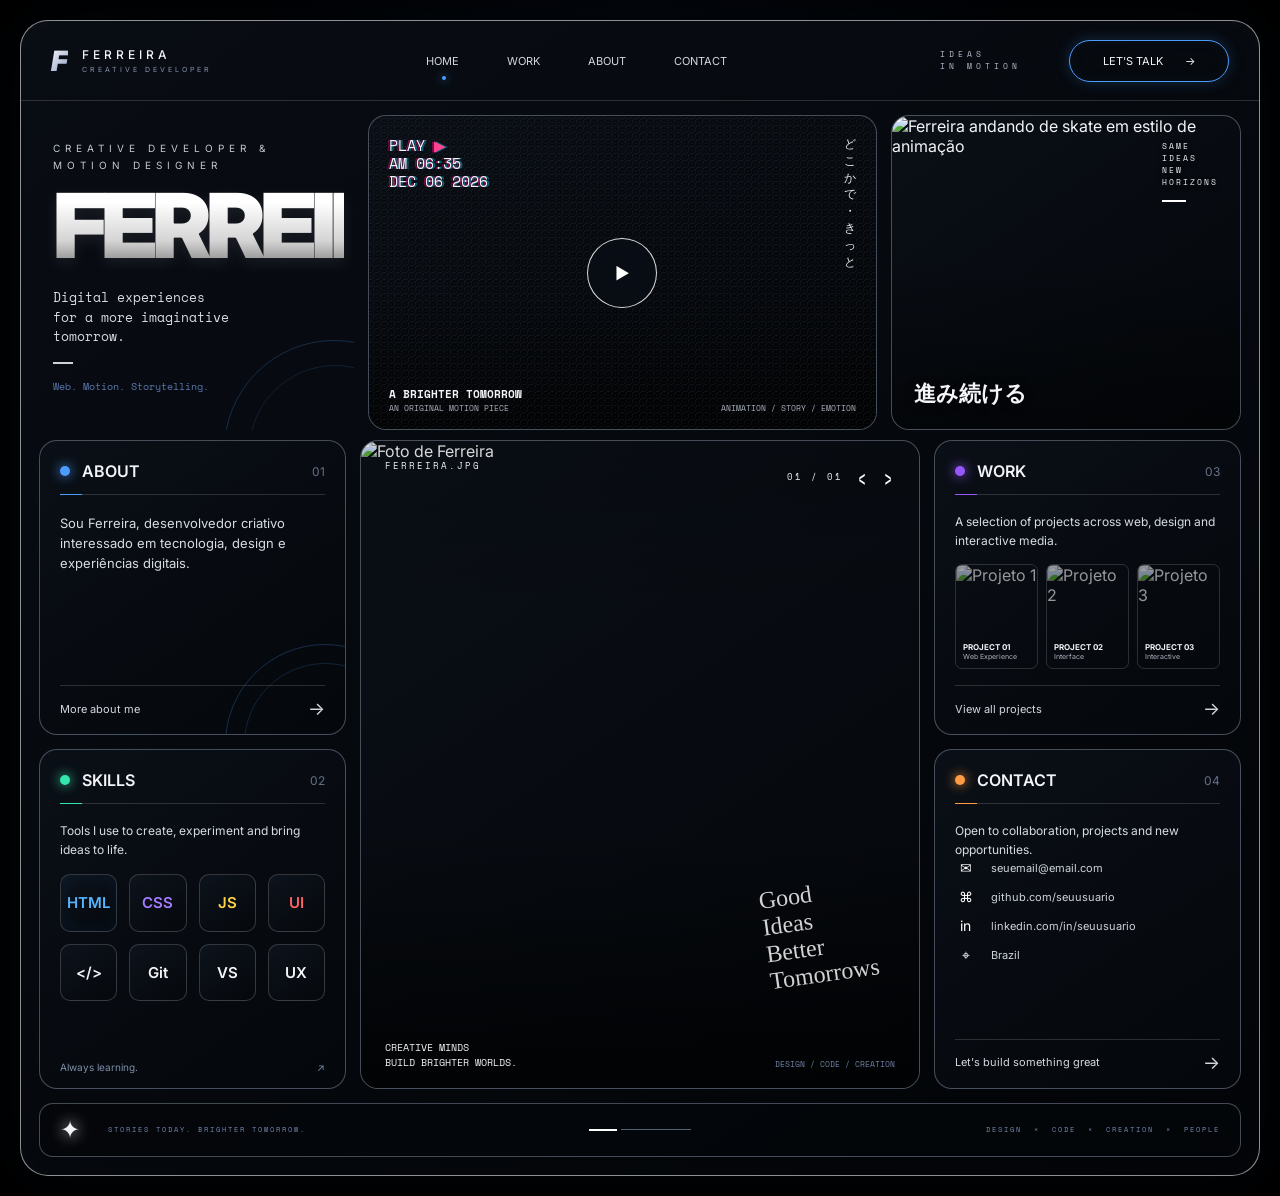
==== Port/index.html @ 9cc6a22b "ola" ====
<!DOCTYPE html>
<html lang="pt-BR">

<head>
  <meta charset="UTF-8">
  <meta name="viewport" content="width=device-width, initial-scale=1.0">
  <meta name="description" content="Portfólio Ferreira">
  <title>Ferreira — Portfólio</title>

  <link rel="preconnect" href="https://fonts.googleapis.com">
  <link rel="preconnect" href="https://fonts.gstatic.com" crossorigin>

  <link
    href="https://fonts.googleapis.com/css2?family=Inter:wght@400;500;600;700;800;900&family=Space+Mono:wght@400;700&display=swap"
    rel="stylesheet">

  <link rel="stylesheet" href="style.css">
</head>

<body>

  <main class="portfolio">

    <header class="header">

      <a href="#" class="brand">
        <div class="brand-symbol">F</div>

        <div class="brand-text">
          <strong>FERREIRA</strong>
          <span>CREATIVE DEVELOPER</span>
        </div>
      </a>

      <nav class="nav">
        <a href="#home" class="active">HOME</a>
        <a href="#work">WORK</a>
        <a href="#about">ABOUT</a>
        <a href="#contact">CONTACT</a>
      </nav>

      <div class="header-side">
        <span class="ideas">
          IDEAS<br>
          IN MOTION
        </span>

        <a href="#contact" class="talk">
          LET'S TALK
          <span>→</span>
        </a>
      </div>

    </header>


    <section class="hero" id="home">

      <div class="hero-title">

        <p class="eyebrow">
          CREATIVE DEVELOPER &<br>
          MOTION DESIGNER
        </p>

        <h1>FERREIRA</h1>

        <p class="hero-description">
          Digital experiences<br>
          for a more imaginative<br>
          tomorrow.
        </p>

        <div class="hero-line"></div>

        <p class="hero-tags">
          Web. Motion. Storytelling.
        </p>

        <div class="hero-circles"></div>

      </div>


      <div class="video-card">

        <video
          id="animeVideo"
          muted
          loop
          playsinline
          preload="metadata"
          poster="assets/video-poster.jpg">

          <source src="assets/video.mp4" type="video/mp4">

        </video>

        <div class="video-dark"></div>

        <div class="vhs-noise"></div>

        <div class="scanlines"></div>

        <div class="glitch-line glitch-line-1"></div>
        <div class="glitch-line glitch-line-2"></div>

        <div class="vhs-top">

          <div class="vhs-info">
            <span class="play-status">
              PLAY <span>▶</span>
            </span>

            <span id="vhsTime">PM 05:47</span>
            <span id="vhsDate">APR 12 1997</span>
          </div>

          <div class="japanese">
            ど<br>
            こ<br>
            か<br>
            で<br>
            ・<br>
            き<br>
            っ<br>
            と
          </div>

        </div>

        <button class="video-play" id="videoPlay" aria-label="Reproduzir vídeo">
          ▶
        </button>

        <div class="video-bottom">

          <div>
            <strong>A BRIGHTER TOMORROW</strong>
            <span>AN ORIGINAL MOTION PIECE</span>
          </div>

          <p>
            ANIMATION / STORY / EMOTION
          </p>

        </div>

      </div>


      <div class="skate-card">

        <img
          src="assets/skate-ghibli.jpg"
          alt="Ferreira andando de skate em estilo de animação">

        <div class="skate-gradient"></div>

        <div class="skate-text">
          <span>SAME</span>
          <span>IDEAS</span>
          <span>NEW</span>
          <span>HORIZONS</span>
          <div></div>
        </div>

        <p class="skate-japanese">
          進み続ける
        </p>

      </div>

    </section>


    <section class="content-grid">

      <div class="left-column">

        <article class="card about-card" id="about">

          <div class="card-heading blue">

            <div>
              <span class="dot"></span>
              <h2>ABOUT</h2>
            </div>

            <span class="number">01</span>

          </div>

          <div class="separator"></div>

          <p class="card-text">
            Sou Ferreira, desenvolvedor criativo interessado
            em tecnologia, design e experiências digitais.
          </p>

          <div class="decorative-circles"></div>

          <a href="#" class="card-link">
            More about me
            <span>→</span>
          </a>

        </article>


        <article class="card skills-card">

          <div class="card-heading green">

            <div>
              <span class="dot"></span>
              <h2>SKILLS</h2>
            </div>

            <span class="number">02</span>

          </div>

          <div class="separator"></div>

          <p class="card-text small">
            Tools I use to create, experiment
            and bring ideas to life.
          </p>

          <div class="skills-grid">

            <div class="skill blue-skill">HTML</div>
            <div class="skill purple-skill">CSS</div>
            <div class="skill yellow-skill">JS</div>
            <div class="skill figma-skill">UI</div>

            <div class="skill">&lt;/&gt;</div>
            <div class="skill">Git</div>
            <div class="skill">VS</div>
            <div class="skill">UX</div>

          </div>

          <div class="skills-bottom">
            <span>Always learning.</span>
            <span>↗</span>
          </div>

        </article>

      </div>


      <article class="portrait-card">

        <img
          src="assets/ferreira.jpg"
          alt="Foto de Ferreira">

        <div class="portrait-shadow"></div>

        <div class="portrait-top">

          <span>FERREIRA.JPG</span>

          <div>
            <span>01 / 01</span>
            <button aria-label="Imagem anterior">‹</button>
            <button aria-label="Próxima imagem">›</button>
          </div>

        </div>

        <div class="portrait-writing">
          Good<br>
          Ideas<br>
          Better<br>
          Tomorrows
        </div>

        <div class="portrait-bottom">

          <p>
            CREATIVE MINDS<br>
            BUILD BRIGHTER WORLDS.
          </p>

          <span>
            DESIGN / CODE / CREATION
          </span>

        </div>

      </article>


      <div class="right-column">

        <article class="card work-card" id="work">

          <div class="card-heading purple">

            <div>
              <span class="dot"></span>
              <h2>WORK</h2>
            </div>

            <span class="number">03</span>

          </div>

          <div class="separator"></div>

          <p class="card-text small">
            A selection of projects across
            web, design and interactive media.
          </p>

          <div class="projects">

            <a href="#" class="project">
              <img src="assets/projeto-1.jpg" alt="Projeto 1">

              <div>
                <strong>PROJECT 01</strong>
                <span>Web Experience</span>
              </div>
            </a>

            <a href="#" class="project">
              <img src="assets/projeto-2.jpg" alt="Projeto 2">

              <div>
                <strong>PROJECT 02</strong>
                <span>Interface</span>
              </div>
            </a>

            <a href="#" class="project">
              <img src="assets/projeto-3.jpg" alt="Projeto 3">

              <div>
                <strong>PROJECT 03</strong>
                <span>Interactive</span>
              </div>
            </a>

          </div>

          <a href="#" class="card-link">
            View all projects
            <span>→</span>
          </a>

        </article>


        <article class="card contact-card" id="contact">

          <div class="card-heading orange">

            <div>
              <span class="dot"></span>
              <h2>CONTACT</h2>
            </div>

            <span class="number">04</span>

          </div>

          <div class="separator"></div>

          <p class="card-text small">
            Open to collaboration,
            projects and new opportunities.
          </p>

          <div class="contacts">

            <a href="mailto:seuemail@email.com">
              <span class="contact-icon">✉</span>
              <span>seuemail@email.com</span>
            </a>

            <a href="https://github.com/" target="_blank">
              <span class="contact-icon">⌘</span>
              <span>github.com/seuusuario</span>
            </a>

            <a href="https://linkedin.com/" target="_blank">
              <span class="contact-icon">in</span>
              <span>linkedin.com/in/seuusuario</span>
            </a>

            <div>
              <span class="contact-icon">⌖</span>
              <span>Brazil</span>
            </div>

          </div>

          <a href="mailto:seuemail@email.com" class="card-link">
            Let's build something great
            <span>→</span>
          </a>

        </article>

      </div>

    </section>


    <footer class="footer">

      <div class="footer-left">

        <span class="star">✦</span>

        <p>
          STORIES TODAY. BRIGHTER TOMORROW.
        </p>

      </div>

      <div class="footer-center">
        <span></span>
        <span></span>
      </div>

      <div class="footer-right">
        DESIGN
        <span>×</span>
        CODE
        <span>×</span>
        CREATION
        <span>×</span>
        PEOPLE
      </div>

    </footer>

  </main>

  <script src="script.js"></script>

</body>

</html>
---- Port/style.css ----
:root {
  --background: #030507;
  --surface: #070a0f;
  --surface-2: #090d13;
  --border: rgba(187, 202, 225, 0.35);
  --border-light: rgba(255, 255, 255, 0.55);

  --text: #f2f4f7;
  --muted: #9299a7;

  --blue: #4b9cff;
  --green: #36e7ac;
  --purple: #9657ff;
  --orange: #ff9b42;
}

* {
  margin: 0;
  padding: 0;
  box-sizing: border-box;
}

html {
  scroll-behavior: smooth;
}

body {
  min-height: 100vh;
  background:
    radial-gradient(
      circle at 50% 0%,
      rgba(25, 40, 70, 0.12),
      transparent 35%
    ),
    #000;

  color: var(--text);
  font-family: "Inter", sans-serif;

  padding: 20px;
}

a {
  color: inherit;
  text-decoration: none;
}

button {
  font: inherit;
}

img,
video {
  display: block;
  width: 100%;
}

.portfolio {
  max-width: 1500px;
  margin: 0 auto;

  border: 1px solid var(--border-light);
  border-radius: 28px;

  background:
    linear-gradient(
      145deg,
      rgba(9, 13, 20, 0.98),
      rgba(2, 4, 7, 0.99)
    );

  overflow: hidden;

  box-shadow:
    0 0 80px rgba(15, 40, 75, 0.12),
    inset 0 0 40px rgba(255, 255, 255, 0.015);
}

.header {
  min-height: 80px;

  display: flex;
  align-items: center;
  justify-content: space-between;

  gap: 30px;

  padding: 0 30px;

  border-bottom: 1px solid rgba(255, 255, 255, 0.15);
}

.brand {
  display: flex;
  align-items: center;
  gap: 14px;
}

.brand-symbol {
  font-size: 28px;
  font-style: italic;
  font-weight: 900;

  background:
    linear-gradient(
      135deg,
      white,
      #8094bd
    );

  -webkit-background-clip: text;
  color: transparent;
}

.brand-text {
  display: flex;
  flex-direction: column;
}

.brand-text strong {
  font-size: 12px;
  letter-spacing: 4px;
  font-weight: 500;
}

.brand-text span {
  margin-top: 3px;
  font-size: 7px;
  color: #8492ad;
  letter-spacing: 3px;
}

.nav {
  display: flex;
  align-items: center;
  gap: 48px;
}

.nav a {
  position: relative;

  font-size: 11px;
  color: #d2d6df;

  transition: 0.25s ease;
}

.nav a:hover {
  color: #fff;
}

.nav a.active::after {
  content: "";

  position: absolute;

  width: 4px;
  height: 4px;

  border-radius: 50%;

  background: var(--blue);

  left: 50%;
  bottom: -12px;

  box-shadow: 0 0 10px var(--blue);
}

.header-side {
  display: flex;
  align-items: center;
  gap: 48px;
}

.ideas {
  font-family: "Space Mono", monospace;

  color: #b4bdce;

  font-size: 8px;

  letter-spacing: 4px;
  line-height: 1.4;
}

.talk {
  min-width: 160px;
  height: 42px;

  display: flex;
  align-items: center;
  justify-content: center;

  gap: 22px;

  border: 1px solid #4b9cff;
  border-radius: 30px;

  font-size: 11px;

  box-shadow:
    0 0 15px rgba(75, 156, 255, 0.22),
    inset 0 0 15px rgba(75, 156, 255, 0.05);

  transition: 0.3s ease;
}

.talk:hover {
  background: rgba(75, 156, 255, 0.08);

  box-shadow:
    0 0 25px rgba(75, 156, 255, 0.4);
}

.hero {
  display: grid;

  grid-template-columns:
    minmax(280px, 0.9fr)
    minmax(420px, 1.45fr)
    minmax(280px, 1fr);

  gap: 14px;

  padding:
    14px
    18px
    10px;
}

.hero-title {
  position: relative;

  min-height: 315px;

  padding: 25px 10px 10px 14px;

  overflow: hidden;
}

.eyebrow {
  font-size: 10px;

  letter-spacing: 5px;
  line-height: 1.65;

  color: #c2c7d1;

  margin-bottom: 14px;
}

.hero-title h1 {
  font-size: clamp(65px, 7vw, 115px);

  line-height: 0.86;

  letter-spacing: -6px;

  font-weight: 900;

  margin-bottom: 24px;

  background:
    linear-gradient(
      180deg,
      #fff 20%,
      #d4d4d4 70%,
      #8c8c8c
    );

  -webkit-background-clip: text;
  color: transparent;

  filter:
    drop-shadow(0 5px 7px rgba(255, 255, 255, 0.08));
}

.hero-description {
  font-family: "Space Mono", monospace;

  color: #d7dae0;

  font-size: 13px;

  line-height: 1.5;
}

.hero-line {
  width: 20px;
  height: 2px;

  background: #cfd2d7;

  margin: 15px 0;
}

.hero-tags {
  color: #5a78ae;

  font-family: "Space Mono", monospace;

  font-size: 10px;
}

.hero-circles {
  position: absolute;

  width: 220px;
  height: 220px;

  border: 1px solid rgba(75, 156, 255, 0.23);
  border-radius: 50%;

  right: -90px;
  bottom: -130px;
}

.hero-circles::after {
  content: "";

  position: absolute;

  width: 170px;
  height: 170px;

  border: 1px solid rgba(75, 156, 255, 0.15);
  border-radius: 50%;

  inset: 24px;
}

.video-card,
.skate-card,
.portrait-card,
.card {
  position: relative;

  border: 1px solid var(--border);

  border-radius: 18px;

  background:
    linear-gradient(
      145deg,
      rgba(11, 16, 24, 0.95),
      rgba(4, 7, 11, 0.98)
    );

  overflow: hidden;
}

.video-card {
  min-height: 315px;

  cursor: pointer;

  isolation: isolate;
}

.video-card video {
  width: 100%;
  height: 100%;

  position: absolute;
  inset: 0;

  object-fit: cover;

  z-index: 0;

  filter:
    contrast(1.1)
    saturate(0.9)
    brightness(0.82);
}

.video-dark {
  position: absolute;
  inset: 0;

  background:
    linear-gradient(
      180deg,
      rgba(0, 0, 0, 0.05),
      rgba(0, 0, 0, 0.12) 55%,
      rgba(0, 0, 0, 0.7)
    );

  z-index: 1;

  pointer-events: none;
}

.scanlines {
  position: absolute;
  inset: 0;

  z-index: 3;

  opacity: 0.28;

  pointer-events: none;

  background:
    repeating-linear-gradient(
      0deg,
      rgba(0, 0, 0, 0.48) 0,
      rgba(0, 0, 0, 0.48) 1px,
      transparent 1px,
      transparent 4px
    );
}

.vhs-noise {
  position: absolute;

  z-index: 4;

  inset: -50%;

  opacity: 0.08;

  pointer-events: none;

  background-image:
    repeating-radial-gradient(
      circle at 30% 20%,
      rgba(255, 255, 255, 0.8) 0,
      transparent 1px,
      transparent 3px
    );

  background-size: 7px 7px;

  animation:
    noise 0.18s steps(2) infinite;
}

@keyframes noise {
  0% {
    transform: translate(0, 0);
  }

  25% {
    transform: translate(-3%, 2%);
  }

  50% {
    transform: translate(2%, -3%);
  }

  75% {
    transform: translate(4%, 4%);
  }

  100% {
    transform: translate(-2%, -2%);
  }
}

.vhs-top {
  position: absolute;
  z-index: 6;

  inset:
    20px
    20px
    auto
    20px;

  display: flex;
  justify-content: space-between;
}

.vhs-info {
  display: flex;
  flex-direction: column;

  font-family: "Space Mono", monospace;

  font-size: 15px;
  line-height: 1.2;

  text-shadow:
    -2px 0 rgba(255, 0, 120, 0.45),
    2px 0 rgba(0, 210, 255, 0.45);
}

.play-status span {
  color: #ff438e;
}

.japanese {
  font-size: 12px;
  line-height: 1.4;

  color: rgba(255, 255, 255, 0.9);
}

.video-play {
  position: absolute;

  z-index: 7;

  left: 50%;
  top: 50%;

  transform:
    translate(-50%, -50%);

  width: 70px;
  height: 70px;

  border-radius: 50%;

  border: 1px solid rgba(255, 255, 255, 0.85);

  color: white;

  background:
    rgba(10, 15, 25, 0.45);

  backdrop-filter:
    blur(8px);

  cursor: pointer;

  transition:
    0.3s ease;
}

.video-play:hover {
  transform:
    translate(-50%, -50%)
    scale(1.08);

  background:
    rgba(30, 50, 80, 0.55);
}

.video-card.playing .video-play {
  opacity: 0;
  transform:
    translate(-50%, -50%)
    scale(0.8);
}

.video-bottom {
  position: absolute;

  z-index: 6;

  left: 20px;
  right: 20px;
  bottom: 15px;

  display: flex;
  align-items: end;
  justify-content: space-between;

  gap: 20px;

  font-family:
    "Space Mono",
    monospace;
}

.video-bottom div {
  display: flex;
  flex-direction: column;
}

.video-bottom strong {
  font-size: 11px;
}

.video-bottom span,
.video-bottom p {
  color: #abb2c0;
  font-size: 8px;
}

.glitch-line {
  position: absolute;

  left: 0;
  width: 100%;

  z-index: 5;

  opacity: 0;

  pointer-events: none;
}

.glitch-line-1 {
  height: 8px;
  top: 32%;

  background:
    rgba(90, 190, 255, 0.2);
}

.glitch-line-2 {
  height: 3px;
  top: 65%;

  background:
    rgba(255, 40, 120, 0.35);
}

.video-card.glitch .glitch-line {
  animation:
    glitchLine 0.32s
    steps(2);
}

@keyframes glitchLine {
  0% {
    opacity: 0;
    transform: translateX(0);
  }

  20% {
    opacity: 1;
    transform: translateX(-12px);
  }

  45% {
    opacity: 0.3;
    transform: translateX(20px);
  }

  70% {
    opacity: 1;
    transform: translateX(-5px);
  }

  100% {
    opacity: 0;
    transform: translateX(0);
  }
}

.skate-card {
  min-height: 315px;
}

.skate-card img {
  position: absolute;
  inset: 0;

  width: 100%;
  height: 100%;

  object-fit: cover;

  transition:
    transform 0.6s ease;
}

.skate-card:hover img {
  transform:
    scale(1.04);
}

.skate-gradient {
  position: absolute;
  inset: 0;

  background:
    linear-gradient(
      180deg,
      transparent 45%,
      rgba(0, 0, 0, 0.45)
    );
}

.skate-text {
  position: absolute;

  top: 24px;
  right: 22px;

  display: flex;
  flex-direction: column;

  font-family:
    "Space Mono",
    monospace;

  font-size: 8px;

  letter-spacing: 2px;

  text-shadow:
    0 2px 4px black;
}

.skate-text div {
  width: 24px;
  height: 2px;

  margin-top: 12px;

  background: white;
}

.skate-japanese {
  position: absolute;

  bottom: 20px;
  left: 22px;

  font-size: 22px;
  font-weight: 800;

  text-shadow:
    0 2px 10px
    rgba(0, 0, 0, 0.9);
}

.content-grid {
  display: grid;

  grid-template-columns:
    minmax(270px, 0.85fr)
    minmax(430px, 1.55fr)
    minmax(270px, 0.85fr);

  gap: 14px;

  padding:
    0
    18px
    14px;
}

.left-column,
.right-column {
  display: grid;
  gap: 14px;

  grid-template-rows:
    1fr
    1.15fr;
}

.card {
  min-height: 240px;

  padding:
    20px
    20px
    15px;

  display: flex;
  flex-direction: column;
}

.card-heading {
  display: flex;
  justify-content: space-between;
  align-items: center;
}

.card-heading > div {
  display: flex;
  align-items: center;

  gap: 12px;
}

.card-heading h2 {
  font-size: 16px;

  font-weight: 600;
}

.dot {
  width: 10px;
  height: 10px;

  display: block;

  border-radius: 50%;
}

.blue .dot {
  background: var(--blue);

  box-shadow:
    0 0 12px
    var(--blue);
}

.green .dot {
  background: var(--green);

  box-shadow:
    0 0 12px
    var(--green);
}

.purple .dot {
  background: var(--purple);

  box-shadow:
    0 0 12px
    var(--purple);
}

.orange .dot {
  background: var(--orange);

  box-shadow:
    0 0 12px
    var(--orange);
}

.number {
  color: #657087;

  font-size: 12px;
}

.separator {
  height: 1px;

  margin: 13px 0 18px;

  background:
    rgba(255, 255, 255, 0.17);
}

.blue + .separator {
  background:
    linear-gradient(
      90deg,
      var(--blue) 0,
      var(--blue) 22px,
      rgba(255, 255, 255, 0.15) 22px
    );
}

.green + .separator {
  background:
    linear-gradient(
      90deg,
      var(--green) 0,
      var(--green) 22px,
      rgba(255, 255, 255, 0.15) 22px
    );
}

.purple + .separator {
  background:
    linear-gradient(
      90deg,
      var(--purple) 0,
      var(--purple) 22px,
      rgba(255, 255, 255, 0.15) 22px
    );
}

.orange + .separator {
  background:
    linear-gradient(
      90deg,
      var(--orange) 0,
      var(--orange) 22px,
      rgba(255, 255, 255, 0.15) 22px
    );
}

.card-text {
  max-width: 260px;

  color: #d7dce4;

  font-size: 13px;

  line-height: 1.55;
}

.card-text.small {
  font-size: 12px;
}

.card-link {
  margin-top: auto;

  padding-top: 12px;

  display: flex;
  align-items: center;
  justify-content: space-between;

  border-top:
    1px solid
    rgba(255, 255, 255, 0.15);

  color: #d5d8df;

  font-size: 11px;

  transition:
    0.25s ease;
}

.card-link span {
  font-size: 18px;
}

.card-link:hover {
  color: white;

  padding-left: 4px;
}

.decorative-circles {
  position: absolute;

  width: 200px;
  height: 200px;

  right: -80px;
  bottom: -110px;

  border:
    1px solid
    rgba(75, 156, 255, 0.25);

  border-radius: 50%;
}

.decorative-circles::after {
  content: "";

  position: absolute;

  inset: 18px;

  border:
    1px solid
    rgba(75, 156, 255, 0.18);

  border-radius: 50%;
}

.skills-grid {
  margin-top: 15px;

  display: grid;

  grid-template-columns:
    repeat(4, 1fr);

  gap: 12px;
}

.skill {
  aspect-ratio: 1;

  display: flex;
  align-items: center;
  justify-content: center;

  border:
    1px solid
    rgba(255, 255, 255, 0.18);

  border-radius: 10px;

  background:
    linear-gradient(
      145deg,
      #0d131c,
      #05080c
    );

  font-weight: 600;
  font-size: 15px;

  transition:
    0.25s ease;
}

.skill:hover {
  transform:
    translateY(-4px);

  border-color:
    rgba(255, 255, 255, 0.4);
}

.blue-skill {
  color: #55b5ff;

  box-shadow:
    inset 0 0 18px
    rgba(0, 145, 255, 0.08);
}

.purple-skill {
  color: #a67bff;
}

.yellow-skill {
  color: #ffd548;
}

.figma-skill {
  color: #ff6262;
}

.skills-bottom {
  display: flex;
  justify-content: space-between;

  margin-top: auto;

  padding-top: 15px;

  color: #7d8ea9;

  font-size: 10px;
}

.portrait-card {
  min-height: 540px;
}

.portrait-card img {
  position: absolute;
  inset: 0;

  width: 100%;
  height: 100%;

  object-fit: cover;

  transition:
    transform 0.7s ease;
}

.portrait-card:hover img {
  transform:
    scale(1.025);
}

.portrait-shadow {
  position: absolute;
  inset: 0;

  background:
    linear-gradient(
      180deg,
      rgba(0, 0, 0, 0.12),
      transparent 30%,
      transparent 60%,
      rgba(0, 0, 0, 0.72)
    );
}

.portrait-top {
  position: absolute;

  z-index: 2;

  top: 18px;
  left: 24px;
  right: 24px;

  display: flex;
  justify-content: space-between;

  font-family:
    "Space Mono",
    monospace;

  font-size: 9px;

  letter-spacing: 2px;
}

.portrait-top div {
  display: flex;
  gap: 12px;
  align-items: center;
}

.portrait-top button {
  border: 0;
  background: none;

  color: white;

  font-size: 23px;

  cursor: pointer;
}

.portrait-writing {
  position: absolute;

  z-index: 2;

  right: 45px;
  bottom: 100px;

  transform:
    rotate(-8deg);

  font-family:
    cursive;

  font-size: 24px;

  color:
    rgba(255, 255, 255, 0.82);
}

.portrait-bottom {
  position: absolute;

  z-index: 2;

  bottom: 18px;
  left: 24px;
  right: 24px;

  display: flex;
  justify-content: space-between;
  align-items: end;

  font-family:
    "Space Mono",
    monospace;
}

.portrait-bottom p {
  font-size: 10px;
}

.portrait-bottom span {
  color: #7284a8;

  font-size: 8px;
}

.projects {
  display: grid;

  grid-template-columns:
    repeat(3, 1fr);

  gap: 8px;

  margin:
    14px
    0
    16px;
}

.project {
  position: relative;

  min-height: 105px;

  border:
    1px solid
    rgba(255, 255, 255, 0.15);

  border-radius: 7px;

  overflow: hidden;
}

.project img {
  position: absolute;
  inset: 0;

  width: 100%;
  height: 100%;

  object-fit: cover;

  filter:
    brightness(0.62);

  transition:
    0.35s ease;
}

.project:hover img {
  filter:
    brightness(0.85);

  transform:
    scale(1.08);
}

.project div {
  position: absolute;

  z-index: 2;

  left: 7px;
  right: 7px;
  bottom: 7px;

  display: flex;
  flex-direction: column;
}

.project strong {
  font-size: 8px;
}

.project span {
  color: #aab1bd;

  font-size: 7px;
}

.contacts {
  display: flex;
  flex-direction: column;

  gap: 12px;

  margin-bottom: 20px;
}

.contacts a,
.contacts > div {
  display: flex;
  align-items: center;

  gap: 14px;

  color: #cfd3db;

  font-size: 11px;
}

.contact-icon {
  width: 22px;

  display: inline-flex;
  align-items: center;
  justify-content: center;

  color: white;

  font-size: 14px;
}

.footer {
  min-height: 54px;

  margin:
    0
    18px
    18px;

  padding:
    0
    20px;

  border:
    1px solid
    var(--border);

  border-radius:
    14px;

  display:
    grid;

  grid-template-columns:
    1fr
    0.5fr
    1fr;

  align-items: center;

  background:
    rgba(4, 7, 11, 0.8);
}

.footer-left {
  display:
    flex;

  align-items:
    center;

  gap:
    28px;
}

.star {
  font-size:
    24px;

  text-shadow:
    0 0 15px
    white;
}

.footer-left p,
.footer-right {
  font-family:
    "Space Mono",
    monospace;

  color:
    #7487ae;

  font-size:
    7px;

  letter-spacing:
    2px;
}

.footer-center {
  display:
    flex;

  justify-content:
    center;

  gap:
    4px;
}

.footer-center span:first-child {
  width:
    28px;

  height:
    2px;

  background:
    white;
}

.footer-center span:last-child {
  width:
    70px;

  height:
    1px;

  background:
    #506075;
}

.footer-right {
  display:
    flex;

  justify-content:
    flex-end;

  gap:
    12px;
}

@media (max-width: 1150px) {
  .header {
    flex-wrap: wrap;
    padding: 20px 25px;
  }

  .nav {
    order: 3;
    width: 100%;
    justify-content: center;
  }

  .hero {
    grid-template-columns: 1fr 1.5fr;
  }

  .skate-card {
    grid-column: 1 / -1;
    min-height: 350px;
  }

  .content-grid {
    grid-template-columns: 1fr 1.45fr;
  }

  .right-column {
    grid-column: 1 / -1;

    grid-template-columns:
      1fr
      1fr;

    grid-template-rows:
      auto;
  }
}

@media (max-width: 800px) {
  body {
    padding: 8px;
  }

  .portfolio {
    border-radius: 18px;
  }

  .header {
    gap: 18px;
  }

  .header-side .ideas {
    display: none;
  }

  .talk {
    min-width: 125px;
  }

  .nav {
    gap: 25px;
    overflow-x: auto;
    justify-content: flex-start;
  }

  .hero,
  .content-grid {
    grid-template-columns: 1fr;
  }

  .hero-title {
    min-height: 260px;
  }

  .hero-title h1 {
    font-size: clamp(60px, 20vw, 95px);
  }

  .video-card,
  .skate-card {
    min-height: 340px;
  }

  .portrait-card {
    min-height: 620px;
  }

  .right-column,
  .left-column {
    grid-column: auto;

    grid-template-columns: 1fr;

    grid-template-rows: auto;
  }

  .card {
    min-height: 300px;
  }

  .footer {
    grid-template-columns: 1fr;

    gap: 15px;

    padding:
      20px;

    text-align:
      center;
  }

  .footer-left,
  .footer-right {
    justify-content:
      center;
  }

  .footer-right {
    flex-wrap:
      wrap;
  }
}

@media (max-width: 500px) {
  .header {
    padding:
      16px;
  }

  .brand-text span {
    display:
      none;
  }

  .header-side {
    gap:
      10px;
  }

  .talk {
    min-width:
      100px;

    height:
      38px;

    font-size:
      9px;
  }

  .hero {
    padding:
      10px;
  }

  .content-grid {
    padding:
      0
      10px
      10px;
  }

  .hero-title h1 {
    letter-spacing:
      -4px;
  }

  .video-bottom p {
    display:
      none;
  }

  .projects {
    grid-template-columns:
      1fr;
  }

  .project {
    min-height:
      150px;
  }

  .skills-grid {
    grid-template-columns:
      repeat(4, 1fr);
  }

  .portrait-card {
    min-height:
      520px;
  }

  .portrait-writing {
    font-size:
      19px;

    right:
      25px;
  }

  .portrait-bottom {
    flex-direction:
      column;

    align-items:
      flex-start;

    gap:
      8px;
  }

  .footer {
    margin:
      0
      10px
      10px;
  }
}

@media (prefers-reduced-motion: reduce) {
  *,
  *::before,
  *::after {
    animation-duration: 0.01ms !important;
    animation-iteration-count: 1 !important;
    transition-duration: 0.01ms !important;
  }
}
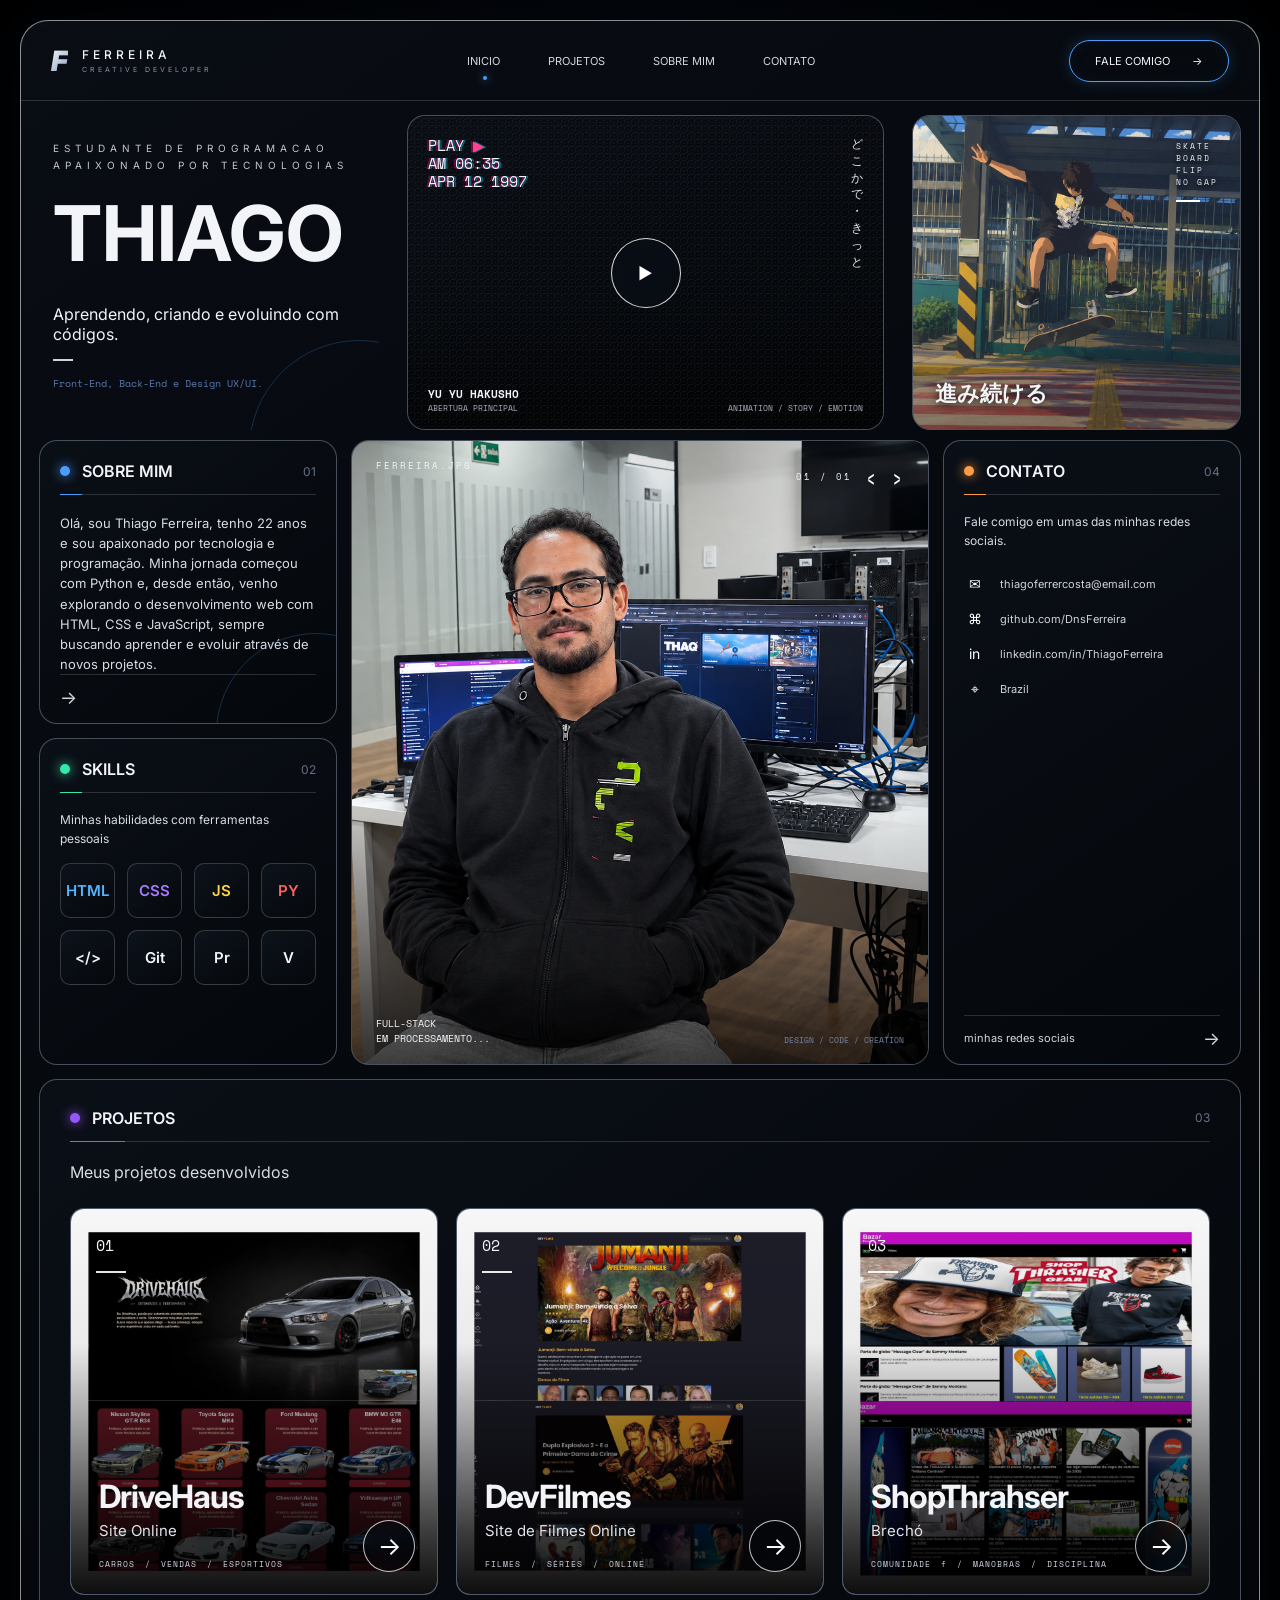
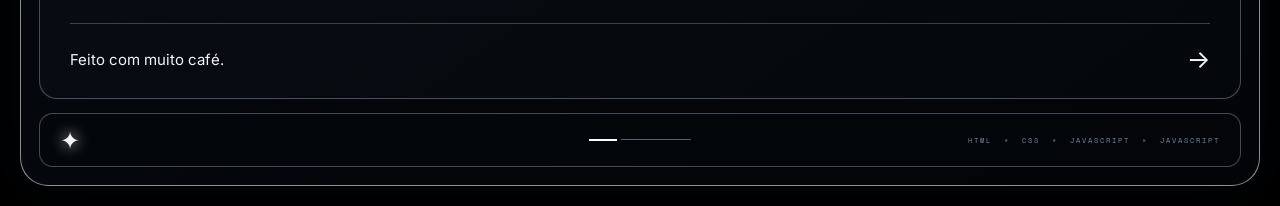
==== commit 02948c26: "o" ====
--- a/Port/index.html
+++ b/Port/index.html
@@ -5,6 +5,7 @@
   <meta charset="UTF-8">
   <meta name="viewport" content="width=device-width, initial-scale=1.0">
   <meta name="description" content="Portfólio Ferreira">
+
   <title>Ferreira — Portfólio</title>
 
   <link rel="preconnect" href="https://fonts.googleapis.com">
@@ -12,7 +13,8 @@
 
   <link
     href="https://fonts.googleapis.com/css2?family=Inter:wght@400;500;600;700;800;900&family=Space+Mono:wght@400;700&display=swap"
-    rel="stylesheet">
+    rel="stylesheet"
+  >
 
   <link rel="stylesheet" href="style.css">
 </head>
@@ -23,32 +25,48 @@
 
     <header class="header">
 
-      <a href="#" class="brand">
-        <div class="brand-symbol">F</div>
+      <a href="#home" class="brand">
+
+        <div class="brand-symbol">
+          F
+        </div>
 
         <div class="brand-text">
           <strong>FERREIRA</strong>
           <span>CREATIVE DEVELOPER</span>
         </div>
+
       </a>
 
       <nav class="nav">
-        <a href="#home" class="active">HOME</a>
-        <a href="#work">WORK</a>
-        <a href="#about">ABOUT</a>
-        <a href="#contact">CONTACT</a>
+
+        <a href="#home" class="active">
+          INICIO
+        </a>
+
+        <a href="#work">
+          PROJETOS
+        </a>
+
+        <a href="#about">
+          SOBRE MIM
+        </a>
+
+        <a href="#contact">
+          CONTATO
+        </a>
+
       </nav>
 
       <div class="header-side">
-        <span class="ideas">
-          IDEAS<br>
-          IN MOTION
-        </span>
+
+  
 
         <a href="#contact" class="talk">
-          LET'S TALK
+          FALE COMIGO
           <span>→</span>
         </a>
+
       </div>
 
     </header>
@@ -59,22 +77,20 @@
       <div class="hero-title">
 
         <p class="eyebrow">
-          CREATIVE DEVELOPER &<br>
-          MOTION DESIGNER
+          ESTUDANTE DE PROGRAMACAO APAIXONADO POR TECNOLOGIAS
         </p>
 
-        <h1>FERREIRA</h1>
+        <h1>
+          THIAGO
+        </h1>
 
         <p class="hero-description">
-          Digital experiences<br>
-          for a more imaginative<br>
-          tomorrow.
-        </p>
+          Aprendendo, criando e evoluindo com códigos.
 
         <div class="hero-line"></div>
 
         <p class="hero-tags">
-          Web. Motion. Storytelling.
+          Front-End, Back-End e Design UX/UI.
         </p>
 
         <div class="hero-circles"></div>
@@ -90,30 +106,43 @@
           loop
           playsinline
           preload="metadata"
-          poster="assets/video-poster.jpg">
-
-          <source src="assets/video.mp4" type="video/mp4">
+          poster="img/video/Yu Yu Hakusho Abertura 1 - Sorriso Contagiante [HD] - AberturasBR (1080p, h264, youtube).mp4"
+        >
+
+          <source
+            src="img/video/Yu Yu Hakusho Abertura 1 - Sorriso Contagiante [HD] - AberturasBR (1080p, h264, youtube).mp4"
+            type="video/mp4"
+          >
 
         </video>
 
         <div class="video-dark"></div>
 
+        <div class="scanlines"></div>
+
         <div class="vhs-noise"></div>
 
-        <div class="scanlines"></div>
-
         <div class="glitch-line glitch-line-1"></div>
+
         <div class="glitch-line glitch-line-2"></div>
 
+
         <div class="vhs-top">
 
           <div class="vhs-info">
+
             <span class="play-status">
               PLAY <span>▶</span>
             </span>
 
-            <span id="vhsTime">PM 05:47</span>
-            <span id="vhsDate">APR 12 1997</span>
+            <span id="vhsTime">
+              PM 05:47
+            </span>
+
+            <span id="vhsDate">
+              APR 12 1997
+            </span>
+
           </div>
 
           <div class="japanese">
@@ -129,15 +158,26 @@
 
         </div>
 
-        <button class="video-play" id="videoPlay" aria-label="Reproduzir vídeo">
+
+        <button
+          class="video-play"
+          id="videoPlay"
+          aria-label="Reproduzir vídeo"
+        >
           ▶
         </button>
 
+
         <div class="video-bottom">
 
           <div>
-            <strong>A BRIGHTER TOMORROW</strong>
-            <span>AN ORIGINAL MOTION PIECE</span>
+            <strong>
+              YU YU HAKUSHO
+            </strong>
+
+            <span>
+              ABERTURA PRINCIPAL
+            </span>
           </div>
 
           <p>
@@ -152,17 +192,21 @@
       <div class="skate-card">
 
         <img
-          src="assets/skate-ghibli.jpg"
-          alt="Ferreira andando de skate em estilo de animação">
+          src="img/video/74eeb5b3-772e-4f92-b4f6-2b969bcf6777.png"
+          alt="Ferreira andando de skate"
+        >
 
         <div class="skate-gradient"></div>
 
         <div class="skate-text">
-          <span>SAME</span>
-          <span>IDEAS</span>
-          <span>NEW</span>
-          <span>HORIZONS</span>
+
+          <span>SKATE</span>
+          <span>BOARD</span>
+          <span>FLIP</span>
+          <span>NO GAP</span>
+
           <div></div>
+
         </div>
 
         <p class="skate-japanese">
@@ -174,7 +218,7 @@
     </section>
 
 
-    <section class="content-grid">
+    <section class="info-grid">
 
       <div class="left-column">
 
@@ -183,26 +227,37 @@
           <div class="card-heading blue">
 
             <div>
+
               <span class="dot"></span>
-              <h2>ABOUT</h2>
-            </div>
-
-            <span class="number">01</span>
+
+              <h2>
+                SOBRE MIM
+              </h2>
+
+            </div>
+
+            <span class="number">
+              01
+            </span>
 
           </div>
 
           <div class="separator"></div>
 
           <p class="card-text">
-            Sou Ferreira, desenvolvedor criativo interessado
-            em tecnologia, design e experiências digitais.
+            Olá, sou Thiago Ferreira, tenho 22 anos e sou apaixonado por tecnologia e programação. Minha jornada começou com Python e, desde então, venho explorando o desenvolvimento web com HTML, CSS e JavaScript, sempre buscando aprender e evoluir através de novos projetos.
           </p>
 
           <div class="decorative-circles"></div>
 
           <a href="#" class="card-link">
-            More about me
-            <span>→</span>
+
+            
+
+            <span>
+              →
+            </span>
+
           </a>
 
         </article>
@@ -213,38 +268,73 @@
           <div class="card-heading green">
 
             <div>
+
               <span class="dot"></span>
-              <h2>SKILLS</h2>
-            </div>
-
-            <span class="number">02</span>
+
+              <h2>
+                SKILLS
+              </h2>
+
+            </div>
+
+            <span class="number">
+              02
+            </span>
 
           </div>
 
           <div class="separator"></div>
 
           <p class="card-text small">
-            Tools I use to create, experiment
-            and bring ideas to life.
+            Minhas habilidades com ferramentas pessoais
           </p>
 
+
           <div class="skills-grid">
 
-            <div class="skill blue-skill">HTML</div>
-            <div class="skill purple-skill">CSS</div>
-            <div class="skill yellow-skill">JS</div>
-            <div class="skill figma-skill">UI</div>
-
-            <div class="skill">&lt;/&gt;</div>
-            <div class="skill">Git</div>
-            <div class="skill">VS</div>
-            <div class="skill">UX</div>
-
-          </div>
+            <div class="skill blue-skill">
+              HTML
+            </div>
+
+            <div class="skill purple-skill">
+              CSS
+            </div>
+
+            <div class="skill yellow-skill">
+              JS
+            </div>
+
+            <div class="skill figma-skill">
+              PY
+            </div>
+
+            <div class="skill">
+              &lt;/&gt;
+            </div>
+
+            <div class="skill">
+              Git
+            </div>
+
+            <div class="skill">
+              Pr
+            </div>
+
+            <div class="skill">
+              V
+            </div>
+              
+          </div>
+
 
           <div class="skills-bottom">
-            <span>Always learning.</span>
-            <span>↗</span>
+
+            
+
+            <span>
+              
+            </span>
+
           </div>
 
         </article>
@@ -255,35 +345,45 @@
       <article class="portrait-card">
 
         <img
-          src="assets/ferreira.jpg"
-          alt="Foto de Ferreira">
+          src="img/video/a079a0a3-882b-4e7e-bdb0-141213d606ea.png"
+          alt="Foto de Ferreira"
+        >
 
         <div class="portrait-shadow"></div>
 
+
         <div class="portrait-top">
 
-          <span>FERREIRA.JPG</span>
+          <span>
+            FERREIRA.JPG
+          </span>
 
           <div>
-            <span>01 / 01</span>
-            <button aria-label="Imagem anterior">‹</button>
-            <button aria-label="Próxima imagem">›</button>
-          </div>
-
-        </div>
-
-        <div class="portrait-writing">
-          Good<br>
-          Ideas<br>
-          Better<br>
-          Tomorrows
-        </div>
+
+            <span>
+              01 / 01
+            </span>
+
+            <button aria-label="Imagem anterior">
+              ‹
+            </button>
+
+            <button aria-label="Próxima imagem">
+              ›
+            </button>
+
+          </div>
+
+        </div>
+
+
+      
 
         <div class="portrait-bottom">
 
           <p>
-            CREATIVE MINDS<br>
-            BUILD BRIGHTER WORLDS.
+            FULL-STACK<br>
+            EM PROCESSAMENTO...
           </p>
 
           <span>
@@ -295,119 +395,364 @@
       </article>
 
 
-      <div class="right-column">
-
-        <article class="card work-card" id="work">
-
-          <div class="card-heading purple">
-
-            <div>
-              <span class="dot"></span>
-              <h2>WORK</h2>
-            </div>
-
-            <span class="number">03</span>
-
-          </div>
-
-          <div class="separator"></div>
-
-          <p class="card-text small">
-            A selection of projects across
-            web, design and interactive media.
-          </p>
-
-          <div class="projects">
-
-            <a href="#" class="project">
-              <img src="assets/projeto-1.jpg" alt="Projeto 1">
-
-              <div>
-                <strong>PROJECT 01</strong>
-                <span>Web Experience</span>
-              </div>
-            </a>
-
-            <a href="#" class="project">
-              <img src="assets/projeto-2.jpg" alt="Projeto 2">
-
-              <div>
-                <strong>PROJECT 02</strong>
-                <span>Interface</span>
-              </div>
-            </a>
-
-            <a href="#" class="project">
-              <img src="assets/projeto-3.jpg" alt="Projeto 3">
-
-              <div>
-                <strong>PROJECT 03</strong>
-                <span>Interactive</span>
-              </div>
-            </a>
-
-          </div>
-
-          <a href="#" class="card-link">
-            View all projects
-            <span>→</span>
+      <article class="card contact-card" id="contact">
+
+        <div class="card-heading orange">
+
+          <div>
+
+            <span class="dot"></span>
+
+            <h2>
+              CONTATO
+            </h2>
+
+          </div>
+
+          <span class="number">
+            04
+          </span>
+
+        </div>
+
+        <div class="separator"></div>
+
+
+        <p class="card-text small">
+          Fale comigo em umas das minhas redes sociais.
+        </p>
+
+
+        <div class="contacts">
+
+          <a href="mailto:seuemail@email.com">
+
+            <span class="contact-icon">
+              ✉
+            </span>
+
+            <span>
+              thiagoferrercosta@email.com
+            </span>
+
           </a>
 
+
+          <a
+            href="https://github.com/DnsFerreira"
+            target="_blank"
+          >
+
+            <span class="contact-icon">
+              ⌘
+            </span>
+
+            <span>
+              github.com/DnsFerreira
+            </span>
+
+          </a>
+
+
+          <a
+            href="https://linkedin.com/"
+            target="_blank"
+          >
+
+            <span class="contact-icon">
+              in
+            </span>
+
+            <span>
+              linkedin.com/in/ThiagoFerreira
+            </span>
+
+          </a>
+
+
+          <div>
+
+            <span class="contact-icon">
+              ⌖
+            </span>
+
+            <span>
+              Brazil
+            </span>
+
+          </div>
+
+        </div>
+
+
+        <a
+          href="mailto:seuemail@email.com"
+          class="card-link"
+        >
+
+         minhas redes sociais
+
+          <span>
+            →
+          </span>
+
+        </a>
+
+      </article>
+
+    </section>
+
+
+    <section class="work-section" id="work">
+
+      <div class="work-header">
+
+        <div class="card-heading purple">
+
+          <div>
+
+            <span class="dot"></span>
+
+            <h2>
+              PROJETOS
+            </h2>
+
+          </div>
+
+          <span class="number">
+            03
+          </span>
+
+        </div>
+
+        <div class="separator"></div>
+
+        <p>
+          Meus projetos desenvolvidos
+        </p>
+
+      </div>
+
+
+      <div class="projects-grid">
+
+
+        <article class="project-card">
+
+          <img
+            src="img/video/Design sem nome (4).jpg"
+            alt="Projeto 1"
+          >
+
+          <div class="project-overlay"></div>
+
+
+          <div class="project-number">
+
+            <span>
+              01
+            </span>
+
+            <div></div>
+
+          </div>
+
+
+  
+
+
+          <div class="project-content">
+
+            <h3>
+              DriveHaus
+            </h3>
+
+            <p>
+              Site Online
+            </p>
+
+            <div class="project-tags">
+
+              <span>
+                CARROS
+              </span>
+
+              <span>/</span>
+
+              <span>
+                VENDAS
+              </span>
+
+              <span>/</span>
+
+              <span>
+                ESPORTIVOS
+              </span>
+
+            </div>
+
+          </div>
+
+
+          <a
+            href="#"
+            class="project-arrow"
+            aria-label="Ver projeto EcoGuia"
+          >
+            →
+          </a>
+
         </article>
 
 
-        <article class="card contact-card" id="contact">
-
-          <div class="card-heading orange">
-
-            <div>
-              <span class="dot"></span>
-              <h2>CONTACT</h2>
-            </div>
-
-            <span class="number">04</span>
-
-          </div>
-
-          <div class="separator"></div>
-
-          <p class="card-text small">
-            Open to collaboration,
-            projects and new opportunities.
-          </p>
-
-          <div class="contacts">
-
-            <a href="mailto:seuemail@email.com">
-              <span class="contact-icon">✉</span>
-              <span>seuemail@email.com</span>
-            </a>
-
-            <a href="https://github.com/" target="_blank">
-              <span class="contact-icon">⌘</span>
-              <span>github.com/seuusuario</span>
-            </a>
-
-            <a href="https://linkedin.com/" target="_blank">
-              <span class="contact-icon">in</span>
-              <span>linkedin.com/in/seuusuario</span>
-            </a>
-
-            <div>
-              <span class="contact-icon">⌖</span>
-              <span>Brazil</span>
-            </div>
-
-          </div>
-
-          <a href="mailto:seuemail@email.com" class="card-link">
-            Let's build something great
-            <span>→</span>
+        <article class="project-card">
+
+          <img
+            src="img/video/Design sem nome (5).jpg"
+            alt="Projeto 2"
+          >
+
+          <div class="project-overlay"></div>
+
+
+          <div class="project-number">
+
+            <span>
+              02
+            </span>
+
+            <div></div>
+
+          </div>
+
+
+         
+
+
+          <div class="project-content">
+
+            <h3>
+              DevFilmes
+            </h3>
+
+            <p>
+            Site de Filmes Online
+            </p>
+
+            <div class="project-tags">
+
+              <span>
+                FILMES
+              </span>
+
+              <span>/</span>
+
+              <span>
+                SÉRIES
+              </span>
+
+              <span>/</span>
+
+              <span>
+                ONLINE
+              </span>
+
+            </div>
+
+          </div>
+
+
+          <a
+            href="#"
+            class="project-arrow"
+            aria-label="Ver projeto RecipeMe"
+          >
+            →
           </a>
 
         </article>
 
-      </div>
+
+        <article class="project-card">
+
+          <img
+            src="img/video/Design sem nome (6).jpg"
+            alt="Projeto 3"
+          >
+
+          <div class="project-overlay"></div>
+
+
+          <div class="project-number">
+
+            <span>
+              03
+            </span>
+
+            <div></div>
+
+          </div>
+
+
+        
+
+          <div class="project-content">
+
+            <h3>
+            ShopThrahser
+            </h3>
+
+            <p>
+              Brechó
+            </p>
+
+            <div class="project-tags">
+
+              <span>
+                COMUNIDADE
+              </span>
+f
+              <span>/</span>
+
+              <span>
+                MANOBRAS
+              </span>
+
+              <span>/</span>
+
+              <span>
+                DISCIPLINA
+              </span>
+
+            </div>
+
+          </div>
+
+
+          <a
+            href="#"
+            class="project-arrow"
+            aria-label="Ver projeto Fokus"
+          >
+            →
+          </a>
+
+        </article>
+
+      </div>
+
+
+      <a href="#" class="view-projects">
+
+        <span>
+          Feito com muito café.
+        </span>
+
+        <span>
+          →
+        </span>
+
+      </a>
 
     </section>
 
@@ -416,27 +761,47 @@
 
       <div class="footer-left">
 
-        <span class="star">✦</span>
+        <span class="star">
+          ✦
+        </span>
 
         <p>
-          STORIES TODAY. BRIGHTER TOMORROW.
+         
         </p>
 
       </div>
 
+
       <div class="footer-center">
+
         <span></span>
         <span></span>
-      </div>
+
+      </div>
+
 
       <div class="footer-right">
-        DESIGN
-        <span>×</span>
-        CODE
-        <span>×</span>
-        CREATION
-        <span>×</span>
-        PEOPLE
+
+        HTML
+
+        <span>
+          ×
+        </span>
+
+        CSS
+
+        <span>
+          ×
+        </span>
+
+        JAVASCRIPT
+
+        <span>
+          ×
+        </span>
+
+        JAVASCRIPT
+
       </div>
 
     </footer>
--- a/Port/style.css
+++ b/Port/style.css
@@ -2,6 +2,7 @@
   --background: #030507;
   --surface: #070a0f;
   --surface-2: #090d13;
+
   --border: rgba(187, 202, 225, 0.35);
   --border-light: rgba(255, 255, 255, 0.55);
 
@@ -14,18 +15,24 @@
   --orange: #ff9b42;
 }
 
+
 * {
   margin: 0;
   padding: 0;
   box-sizing: border-box;
 }
 
+
 html {
   scroll-behavior: smooth;
 }
 
+
 body {
   min-height: 100vh;
+
+  padding: 20px;
+
   background:
     radial-gradient(
       circle at 50% 0%,
@@ -35,19 +42,23 @@
     #000;
 
   color: var(--text);
-  font-family: "Inter", sans-serif;
-
-  padding: 20px;
-}
+
+  font-family:
+    "Inter",
+    sans-serif;
+}
+
 
 a {
   color: inherit;
   text-decoration: none;
 }
 
+
 button {
   font: inherit;
 }
+
 
 img,
 video {
@@ -55,11 +66,18 @@
   width: 100%;
 }
 
+
 .portfolio {
   max-width: 1500px;
+
   margin: 0 auto;
 
-  border: 1px solid var(--border-light);
+  overflow: hidden;
+
+  border:
+    1px solid
+    var(--border-light);
+
   border-radius: 28px;
 
   background:
@@ -69,13 +87,14 @@
       rgba(2, 4, 7, 0.99)
     );
 
-  overflow: hidden;
-
   box-shadow:
     0 0 80px rgba(15, 40, 75, 0.12),
     inset 0 0 40px rgba(255, 255, 255, 0.015);
 }
 
+
+/* HEADER */
+
 .header {
   min-height: 80px;
 
@@ -85,21 +104,28 @@
 
   gap: 30px;
 
-  padding: 0 30px;
-
-  border-bottom: 1px solid rgba(255, 255, 255, 0.15);
-}
+  padding:
+    0
+    30px;
+
+  border-bottom:
+    1px solid
+    rgba(255, 255, 255, 0.15);
+}
+
 
 .brand {
   display: flex;
   align-items: center;
+
   gap: 14px;
 }
+
 
 .brand-symbol {
   font-size: 28px;
+  font-weight: 900;
   font-style: italic;
-  font-weight: 900;
 
   background:
     linear-gradient(
@@ -109,51 +135,69 @@
     );
 
   -webkit-background-clip: text;
+
   color: transparent;
 }
 
+
 .brand-text {
   display: flex;
   flex-direction: column;
 }
+
 
 .brand-text strong {
   font-size: 12px;
+
   letter-spacing: 4px;
+
   font-weight: 500;
 }
+
 
 .brand-text span {
   margin-top: 3px;
+
   font-size: 7px;
+
   color: #8492ad;
+
   letter-spacing: 3px;
 }
 
+
 .nav {
   display: flex;
   align-items: center;
+
   gap: 48px;
 }
+
 
 .nav a {
   position: relative;
 
   font-size: 11px;
+
   color: #d2d6df;
 
   transition: 0.25s ease;
 }
+
 
 .nav a:hover {
   color: #fff;
 }
 
+
 .nav a.active::after {
   content: "";
 
   position: absolute;
 
+  left: 50%;
+  bottom: -12px;
+
   width: 4px;
   height: 4px;
 
@@ -161,28 +205,34 @@
 
   background: var(--blue);
 
-  left: 50%;
-  bottom: -12px;
-
-  box-shadow: 0 0 10px var(--blue);
-}
+  box-shadow:
+    0 0 10px
+    var(--blue);
+}
+
 
 .header-side {
   display: flex;
   align-items: center;
+
   gap: 48px;
 }
 
+
 .ideas {
-  font-family: "Space Mono", monospace;
+  font-family:
+    "Space Mono",
+    monospace;
 
   color: #b4bdce;
 
   font-size: 8px;
 
   letter-spacing: 4px;
+
   line-height: 1.4;
 }
+
 
 .talk {
   min-width: 160px;
@@ -194,7 +244,10 @@
 
   gap: 22px;
 
-  border: 1px solid #4b9cff;
+  border:
+    1px solid
+    var(--blue);
+
   border-radius: 30px;
 
   font-size: 11px;
@@ -206,22 +259,29 @@
   transition: 0.3s ease;
 }
 
+
 .talk:hover {
-  background: rgba(75, 156, 255, 0.08);
+  background:
+    rgba(75, 156, 255, 0.08);
 
   box-shadow:
-    0 0 25px rgba(75, 156, 255, 0.4);
-}
+    0 0 25px
+    rgba(75, 156, 255, 0.4);
+}
+
+
+/* HERO */
 
 .hero {
   display: grid;
 
   grid-template-columns:
-    minmax(280px, 0.9fr)
+    minmax(340px, 1fr)
     minmax(420px, 1.45fr)
     minmax(280px, 1fr);
 
-  gap: 14px;
+  column-gap: 28px;
+  row-gap: 14px;
 
   padding:
     14px
@@ -234,32 +294,46 @@
 
   min-height: 315px;
 
-  padding: 25px 10px 10px 14px;
+  padding:
+    25px
+    30px
+    10px
+    14px;
 
   overflow: hidden;
 }
 
 .eyebrow {
+  margin-bottom: 14px;
+
+  color: #c2c7d1;
+
   font-size: 10px;
 
   letter-spacing: 5px;
+
   line-height: 1.65;
-
-  color: #c2c7d1;
-
-  margin-bottom: 14px;
-}
+}
+
 
 .hero-title h1 {
-  font-size: clamp(65px, 7vw, 115px);
+  margin-bottom: 24px;
+    font-size: clamp(58px, 6vw, 100px);
+}
+
+
+  font-size:
+    clamp(
+      65px,
+      7vw,
+      115px
+    );
 
   line-height: 0.86;
 
   letter-spacing: -6px;
 
   font-weight: 900;
-
-  margin-bottom: 24px;
 
   background:
     linear-gradient(
@@ -270,14 +344,23 @@
     );
 
   -webkit-background-clip: text;
+
   color: transparent;
 
   filter:
-    drop-shadow(0 5px 7px rgba(255, 255, 255, 0.08));
-}
+    drop-shadow(
+      0
+      5px
+      7px
+      rgba(255, 255, 255, 0.08)
+    );
+}
+
 
 .hero-description {
-  font-family: "Space Mono", monospace;
+  font-family:
+    "Space Mono",
+    monospace;
 
   color: #d7dae0;
 
@@ -285,23 +368,28 @@
 
   line-height: 1.5;
 }
+
 
 .hero-line {
   width: 20px;
   height: 2px;
 
+  margin: 15px 0;
+
   background: #cfd2d7;
-
-  margin: 15px 0;
-}
+}
+
 
 .hero-tags {
+  font-family:
+    "Space Mono",
+    monospace;
+
   color: #5a78ae;
 
-  font-family: "Space Mono", monospace;
-
   font-size: 10px;
 }
+
 
 .hero-circles {
   position: absolute;
@@ -309,34 +397,31 @@
   width: 220px;
   height: 220px;
 
-  border: 1px solid rgba(75, 156, 255, 0.23);
-  border-radius: 50%;
-
   right: -90px;
   bottom: -130px;
-}
-
-.hero-circles::after {
-  content: "";
-
-  position: absolute;
-
-  width: 170px;
-  height: 170px;
-
-  border: 1px solid rgba(75, 156, 255, 0.15);
+
+  border:
+    1px solid
+    rgba(75, 156, 255, 0.23);
+
   border-radius: 50%;
-
-  inset: 24px;
-}
+}
+
+
+/* CARD BASE */
 
 .video-card,
 .skate-card,
 .portrait-card,
-.card {
+.card,
+.work-section {
   position: relative;
 
-  border: 1px solid var(--border);
+  overflow: hidden;
+
+  border:
+    1px solid
+    var(--border);
 
   border-radius: 18px;
 
@@ -346,9 +431,10 @@
       rgba(11, 16, 24, 0.95),
       rgba(4, 7, 11, 0.98)
     );
-
-  overflow: hidden;
-}
+}
+
+
+/* VIDEO */
 
 .video-card {
   min-height: 315px;
@@ -358,12 +444,14 @@
   isolation: isolate;
 }
 
+
 .video-card video {
+  position: absolute;
+
+  inset: 0;
+
   width: 100%;
   height: 100%;
-
-  position: absolute;
-  inset: 0;
 
   object-fit: cover;
 
@@ -375,9 +463,15 @@
     brightness(0.82);
 }
 
+
 .video-dark {
   position: absolute;
+
   inset: 0;
+
+  z-index: 1;
+
+  pointer-events: none;
 
   background:
     linear-gradient(
@@ -386,14 +480,12 @@
       rgba(0, 0, 0, 0.12) 55%,
       rgba(0, 0, 0, 0.7)
     );
-
-  z-index: 1;
-
-  pointer-events: none;
-}
+}
+
 
 .scanlines {
   position: absolute;
+
   inset: 0;
 
   z-index: 3;
@@ -412,12 +504,13 @@
     );
 }
 
+
 .vhs-noise {
   position: absolute;
 
+  inset: -50%;
+
   z-index: 4;
-
-  inset: -50%;
 
   opacity: 0.08;
 
@@ -431,55 +524,87 @@
       transparent 3px
     );
 
-  background-size: 7px 7px;
+  background-size:
+    7px
+    7px;
 
   animation:
-    noise 0.18s steps(2) infinite;
-}
+    noise
+    0.18s
+    steps(2)
+    infinite;
+}
+
 
 @keyframes noise {
+
   0% {
-    transform: translate(0, 0);
+    transform:
+      translate(
+        0,
+        0
+      );
   }
 
   25% {
-    transform: translate(-3%, 2%);
+    transform:
+      translate(
+        -3%,
+        2%
+      );
   }
 
   50% {
-    transform: translate(2%, -3%);
+    transform:
+      translate(
+        2%,
+        -3%
+      );
   }
 
   75% {
-    transform: translate(4%, 4%);
+    transform:
+      translate(
+        4%,
+        4%
+      );
   }
 
   100% {
-    transform: translate(-2%, -2%);
-  }
-}
+    transform:
+      translate(
+        -2%,
+        -2%
+      );
+  }
+
+}
+
 
 .vhs-top {
   position: absolute;
+
   z-index: 6;
 
-  inset:
-    20px
-    20px
-    auto
-    20px;
+  top: 20px;
+  left: 20px;
+  right: 20px;
 
   display: flex;
   justify-content: space-between;
 }
 
+
 .vhs-info {
   display: flex;
   flex-direction: column;
 
-  font-family: "Space Mono", monospace;
+  font-family:
+    "Space Mono",
+    monospace;
 
   font-size: 15px;
+
   line-height: 1.2;
 
   text-shadow:
@@ -487,16 +612,21 @@
     2px 0 rgba(0, 210, 255, 0.45);
 }
 
+
 .play-status span {
   color: #ff438e;
 }
 
+
 .japanese {
+  color:
+    rgba(255, 255, 255, 0.9);
+
   font-size: 12px;
+
   line-height: 1.4;
-
-  color: rgba(255, 255, 255, 0.9);
-}
+}
+
 
 .video-play {
   position: absolute;
@@ -506,15 +636,20 @@
   left: 50%;
   top: 50%;
 
-  transform:
-    translate(-50%, -50%);
-
   width: 70px;
   height: 70px;
 
+  transform:
+    translate(
+      -50%,
+      -50%
+    );
+
+  border:
+    1px solid
+    rgba(255, 255, 255, 0.85);
+
   border-radius: 50%;
-
-  border: 1px solid rgba(255, 255, 255, 0.85);
 
   color: white;
 
@@ -530,21 +665,28 @@
     0.3s ease;
 }
 
+
 .video-play:hover {
   transform:
-    translate(-50%, -50%)
+    translate(
+      -50%,
+      -50%
+    )
     scale(1.08);
-
-  background:
-    rgba(30, 50, 80, 0.55);
-}
+}
+
 
 .video-card.playing .video-play {
   opacity: 0;
+
   transform:
-    translate(-50%, -50%)
+    translate(
+      -50%,
+      -50%
+    )
     scale(0.8);
 }
+
 
 .video-bottom {
   position: absolute;
@@ -566,25 +708,31 @@
     monospace;
 }
 
+
 .video-bottom div {
   display: flex;
   flex-direction: column;
 }
+
 
 .video-bottom strong {
   font-size: 11px;
 }
+
 
 .video-bottom span,
 .video-bottom p {
   color: #abb2c0;
+
   font-size: 8px;
 }
 
+
 .glitch-line {
   position: absolute;
 
   left: 0;
+
   width: 100%;
 
   z-index: 5;
@@ -594,29 +742,37 @@
   pointer-events: none;
 }
 
+
 .glitch-line-1 {
+  top: 32%;
+
   height: 8px;
-  top: 32%;
 
   background:
     rgba(90, 190, 255, 0.2);
 }
 
+
 .glitch-line-2 {
+  top: 65%;
+
   height: 3px;
-  top: 65%;
 
   background:
     rgba(255, 40, 120, 0.35);
 }
+
 
 .video-card.glitch .glitch-line {
   animation:
-    glitchLine 0.32s
+    glitchLine
+    0.32s
     steps(2);
 }
 
+
 @keyframes glitchLine {
+
   0% {
     opacity: 0;
     transform: translateX(0);
@@ -641,14 +797,20 @@
     opacity: 0;
     transform: translateX(0);
   }
-}
+
+}
+
+
+/* SKATE */
 
 .skate-card {
   min-height: 315px;
 }
 
+
 .skate-card img {
   position: absolute;
+
   inset: 0;
 
   width: 100%;
@@ -657,16 +819,20 @@
   object-fit: cover;
 
   transition:
-    transform 0.6s ease;
-}
+    transform
+    0.6s ease;
+}
+
 
 .skate-card:hover img {
   transform:
     scale(1.04);
 }
 
+
 .skate-gradient {
   position: absolute;
+
   inset: 0;
 
   background:
@@ -677,6 +843,7 @@
     );
 }
 
+
 .skate-text {
   position: absolute;
 
@@ -695,8 +862,10 @@
   letter-spacing: 2px;
 
   text-shadow:
-    0 2px 4px black;
-}
+    0 2px 4px
+    black;
+}
+
 
 .skate-text div {
   width: 24px;
@@ -707,6 +876,7 @@
   background: white;
 }
 
+
 .skate-japanese {
   position: absolute;
 
@@ -714,6 +884,7 @@
   left: 22px;
 
   font-size: 22px;
+
   font-weight: 800;
 
   text-shadow:
@@ -721,13 +892,16 @@
     rgba(0, 0, 0, 0.9);
 }
 
-.content-grid {
+
+/* ÁREA SOBRE / FOTO / CONTATO */
+
+.info-grid {
   display: grid;
 
   grid-template-columns:
-    minmax(270px, 0.85fr)
+    minmax(250px, 0.8fr)
     minmax(430px, 1.55fr)
-    minmax(270px, 0.85fr);
+    minmax(250px, 0.8fr);
 
   gap: 14px;
 
@@ -737,15 +911,17 @@
     14px;
 }
 
-.left-column,
-.right-column {
+
+.left-column {
   display: grid;
-  gap: 14px;
 
   grid-template-rows:
     1fr
     1.15fr;
-}
+
+  gap: 14px;
+}
+
 
 .card {
   min-height: 240px;
@@ -759,24 +935,30 @@
   flex-direction: column;
 }
 
+
 .card-heading {
   display: flex;
+
+  align-items: center;
   justify-content: space-between;
+}
+
+
+.card-heading > div {
+  display: flex;
+
   align-items: center;
-}
-
-.card-heading > div {
-  display: flex;
-  align-items: center;
 
   gap: 12px;
 }
+
 
 .card-heading h2 {
   font-size: 16px;
 
   font-weight: 600;
 }
+
 
 .dot {
   width: 10px;
@@ -787,6 +969,7 @@
   border-radius: 50%;
 }
 
+
 .blue .dot {
   background: var(--blue);
 
@@ -795,6 +978,7 @@
     var(--blue);
 }
 
+
 .green .dot {
   background: var(--green);
 
@@ -803,6 +987,7 @@
     var(--green);
 }
 
+
 .purple .dot {
   background: var(--purple);
 
@@ -811,6 +996,7 @@
     var(--purple);
 }
 
+
 .orange .dot {
   background: var(--orange);
 
@@ -819,20 +1005,26 @@
     var(--orange);
 }
 
+
 .number {
   color: #657087;
 
   font-size: 12px;
 }
 
+
 .separator {
   height: 1px;
 
-  margin: 13px 0 18px;
+  margin:
+    13px
+    0
+    18px;
 
   background:
     rgba(255, 255, 255, 0.17);
 }
+
 
 .blue + .separator {
   background:
@@ -844,6 +1036,7 @@
     );
 }
 
+
 .green + .separator {
   background:
     linear-gradient(
@@ -854,15 +1047,17 @@
     );
 }
 
+
 .purple + .separator {
   background:
     linear-gradient(
       90deg,
       var(--purple) 0,
-      var(--purple) 22px,
-      rgba(255, 255, 255, 0.15) 22px
+      var(--purple) 55px,
+      rgba(255, 255, 255, 0.15) 55px
     );
 }
+
 
 .orange + .separator {
   background:
@@ -874,6 +1069,7 @@
     );
 }
 
+
 .card-text {
   max-width: 260px;
 
@@ -884,16 +1080,19 @@
   line-height: 1.55;
 }
 
+
 .card-text.small {
   font-size: 12px;
 }
 
+
 .card-link {
   margin-top: auto;
 
   padding-top: 12px;
 
   display: flex;
+
   align-items: center;
   justify-content: space-between;
 
@@ -909,15 +1108,18 @@
     0.25s ease;
 }
 
+
 .card-link span {
   font-size: 18px;
 }
 
+
 .card-link:hover {
   color: white;
 
   padding-left: 4px;
 }
+
 
 .decorative-circles {
   position: absolute;
@@ -935,19 +1137,6 @@
   border-radius: 50%;
 }
 
-.decorative-circles::after {
-  content: "";
-
-  position: absolute;
-
-  inset: 18px;
-
-  border:
-    1px solid
-    rgba(75, 156, 255, 0.18);
-
-  border-radius: 50%;
-}
 
 .skills-grid {
   margin-top: 15px;
@@ -960,10 +1149,12 @@
   gap: 12px;
 }
 
+
 .skill {
   aspect-ratio: 1;
 
   display: flex;
+
   align-items: center;
   justify-content: center;
 
@@ -981,59 +1172,65 @@
     );
 
   font-weight: 600;
+
   font-size: 15px;
 
   transition:
     0.25s ease;
 }
+
 
 .skill:hover {
   transform:
     translateY(-4px);
-
-  border-color:
-    rgba(255, 255, 255, 0.4);
-}
+}
+
 
 .blue-skill {
   color: #55b5ff;
-
-  box-shadow:
-    inset 0 0 18px
-    rgba(0, 145, 255, 0.08);
-}
+}
+
 
 .purple-skill {
   color: #a67bff;
 }
 
+
 .yellow-skill {
   color: #ffd548;
 }
 
+
 .figma-skill {
   color: #ff6262;
 }
 
+
 .skills-bottom {
-  display: flex;
+  margin-top: auto;
+
+  padding-top: 15px;
+
+  display: flex;
+
   justify-content: space-between;
 
-  margin-top: auto;
-
-  padding-top: 15px;
-
   color: #7d8ea9;
 
   font-size: 10px;
 }
+
+
+/* FOTO PRINCIPAL */
 
 .portrait-card {
   min-height: 540px;
 }
 
+
 .portrait-card img {
   position: absolute;
+
   inset: 0;
 
   width: 100%;
@@ -1042,16 +1239,20 @@
   object-fit: cover;
 
   transition:
-    transform 0.7s ease;
-}
+    transform
+    0.7s ease;
+}
+
 
 .portrait-card:hover img {
   transform:
     scale(1.025);
 }
 
+
 .portrait-shadow {
   position: absolute;
+
   inset: 0;
 
   background:
@@ -1064,6 +1265,7 @@
     );
 }
 
+
 .portrait-top {
   position: absolute;
 
@@ -1074,6 +1276,7 @@
   right: 24px;
 
   display: flex;
+
   justify-content: space-between;
 
   font-family:
@@ -1085,14 +1288,19 @@
   letter-spacing: 2px;
 }
 
+
 .portrait-top div {
   display: flex;
+
+  align-items: center;
+
   gap: 12px;
-  align-items: center;
-}
+}
+
 
 .portrait-top button {
   border: 0;
+
   background: none;
 
   color: white;
@@ -1101,6 +1309,7 @@
 
   cursor: pointer;
 }
+
 
 .portrait-writing {
   position: absolute;
@@ -1122,64 +1331,158 @@
     rgba(255, 255, 255, 0.82);
 }
 
+
 .portrait-bottom {
   position: absolute;
 
   z-index: 2;
 
-  bottom: 18px;
   left: 24px;
   right: 24px;
-
-  display: flex;
+  bottom: 18px;
+
+  display: flex;
+
+  align-items: end;
   justify-content: space-between;
-  align-items: end;
 
   font-family:
     "Space Mono",
     monospace;
 }
 
+
 .portrait-bottom p {
   font-size: 10px;
 }
 
+
 .portrait-bottom span {
   color: #7284a8;
 
   font-size: 8px;
 }
 
-.projects {
+
+/* CONTATO */
+
+.contact-card {
+  min-height: 540px;
+}
+
+
+.contacts {
+  margin-top: 25px;
+  margin-bottom: 20px;
+
+  display: flex;
+
+  flex-direction: column;
+
+  gap: 18px;
+}
+
+
+.contacts a,
+.contacts > div {
+  display: flex;
+
+  align-items: center;
+
+  gap: 14px;
+
+  color: #cfd3db;
+
+  font-size: 11px;
+}
+
+
+.contact-icon {
+  width: 22px;
+
+  display: inline-flex;
+
+  align-items: center;
+  justify-content: center;
+
+  color: white;
+
+  font-size: 14px;
+}
+
+
+/* WORK GRANDE */
+
+.work-section {
+  margin:
+    0
+    18px
+    14px;
+
+  padding:
+    28px
+    30px
+    24px;
+}
+
+
+.work-header p {
+  max-width: 520px;
+
+  margin-bottom: 24px;
+
+  color: #d7dce4;
+
+  font-size: 16px;
+
+  line-height: 1.5;
+}
+
+
+.projects-grid {
   display: grid;
 
   grid-template-columns:
-    repeat(3, 1fr);
-
-  gap: 8px;
-
-  margin:
-    14px
-    0
-    16px;
-}
-
-.project {
+    repeat(3, minmax(0, 1fr));
+
+  gap: 18px;
+}
+
+
+.project-card {
   position: relative;
 
-  min-height: 105px;
+  aspect-ratio:
+    0.95 / 1;
+
+  overflow: hidden;
 
   border:
     1px solid
-    rgba(255, 255, 255, 0.15);
-
-  border-radius: 7px;
-
-  overflow: hidden;
-}
-
-.project img {
-  position: absolute;
+    rgba(150, 170, 205, 0.5);
+
+  border-radius: 14px;
+
+  background: #06090e;
+
+  transition:
+    transform 0.35s ease,
+    border-color 0.35s ease;
+}
+
+
+.project-card:hover {
+  transform:
+    translateY(-7px);
+
+  border-color:
+    rgba(255, 255, 255, 0.75);
+}
+
+
+.project-card img {
+  position: absolute;
+
   inset: 0;
 
   width: 100%;
@@ -1187,76 +1490,232 @@
 
   object-fit: cover;
 
-  filter:
-    brightness(0.62);
-
   transition:
-    0.35s ease;
-}
-
-.project:hover img {
-  filter:
-    brightness(0.85);
-
+    transform
+    0.6s ease;
+}
+
+
+.project-card:hover img {
   transform:
-    scale(1.08);
-}
-
-.project div {
+    scale(1.05);
+}
+
+
+.project-overlay {
+  position: absolute;
+
+  inset: 0;
+
+  background:
+    linear-gradient(
+      180deg,
+      rgba(0, 0, 0, 0.03) 0%,
+      rgba(0, 0, 0, 0.08) 35%,
+      rgba(0, 0, 0, 0.78) 85%,
+      rgba(0, 0, 0, 0.95) 100%
+    );
+}
+
+
+.project-number {
   position: absolute;
 
   z-index: 2;
 
-  left: 7px;
-  right: 7px;
-  bottom: 7px;
-
-  display: flex;
+  top: 25px;
+  left: 25px;
+
+  display: flex;
+
   flex-direction: column;
-}
-
-.project strong {
+
+  gap: 15px;
+
+  font-family:
+    "Space Mono",
+    monospace;
+}
+
+
+.project-number span {
+  font-size: 15px;
+}
+
+
+.project-number div {
+  width: 30px;
+  height: 2px;
+
+  background:
+    rgba(255, 255, 255, 0.9);
+}
+
+
+.project-phrase {
+  position: absolute;
+
+  z-index: 2;
+
+  top: 25%;
+
+  left: 28px;
+
+  transform:
+    rotate(-6deg);
+
+  font-family:
+    cursive;
+
+  font-size: clamp(
+    16px,
+    1.5vw,
+    24px
+  );
+
+  line-height: 1.2;
+
+  color:
+    rgba(255, 255, 255, 0.82);
+
+  text-shadow:
+    0 2px 10px
+    rgba(0, 0, 0, 0.8);
+}
+
+
+.project-content {
+  position: absolute;
+
+  z-index: 2;
+
+  left: 28px;
+  right: 75px;
+  bottom: 24px;
+}
+
+
+.project-content h3 {
+  margin-bottom: 5px;
+
+  font-size:
+    clamp(
+      24px,
+      2.5vw,
+      36px
+    );
+
+  letter-spacing: -1px;
+}
+
+
+.project-content p {
+  margin-bottom: 18px;
+
+  color: #e0e4eb;
+
+  font-size: 15px;
+}
+
+
+.project-tags {
+  display: flex;
+
+  flex-wrap: wrap;
+
+  gap: 10px;
+
+  font-family:
+    "Space Mono",
+    monospace;
+
+  color: #d5dae5;
+
   font-size: 8px;
-}
-
-.project span {
-  color: #aab1bd;
-
-  font-size: 7px;
-}
-
-.contacts {
-  display: flex;
-  flex-direction: column;
-
-  gap: 12px;
-
-  margin-bottom: 20px;
-}
-
-.contacts a,
-.contacts > div {
-  display: flex;
-  align-items: center;
-
-  gap: 14px;
-
-  color: #cfd3db;
-
-  font-size: 11px;
-}
-
-.contact-icon {
-  width: 22px;
-
-  display: inline-flex;
+
+  letter-spacing: 1px;
+}
+
+
+.project-arrow {
+  position: absolute;
+
+  z-index: 3;
+
+  right: 22px;
+  bottom: 22px;
+
+  width: 52px;
+  height: 52px;
+
+  display: flex;
+
   align-items: center;
   justify-content: center;
 
+  border:
+    1px solid
+    rgba(255, 255, 255, 0.75);
+
+  border-radius: 50%;
+
+  background:
+    rgba(4, 8, 14, 0.45);
+
   color: white;
 
-  font-size: 14px;
-}
+  font-size: 25px;
+
+  backdrop-filter:
+    blur(8px);
+
+  transition:
+    0.3s ease;
+}
+
+
+.project-arrow:hover {
+  background: white;
+
+  color: black;
+
+  transform:
+    rotate(-20deg);
+}
+
+
+.view-projects {
+  margin-top: 28px;
+
+  padding-top: 20px;
+
+  display: flex;
+
+  align-items: center;
+  justify-content: space-between;
+
+  border-top:
+    1px solid
+    rgba(255, 255, 255, 0.22);
+
+  font-size: 15px;
+
+  transition:
+    0.3s ease;
+}
+
+
+.view-projects span:last-child {
+  font-size: 25px;
+}
+
+
+.view-projects:hover {
+  padding-left: 8px;
+}
+
+
+/* FOOTER */
 
 .footer {
   min-height: 54px;
@@ -1270,15 +1729,7 @@
     0
     20px;
 
-  border:
-    1px solid
-    var(--border);
-
-  border-radius:
-    14px;
-
-  display:
-    grid;
+  display: grid;
 
   grid-template-columns:
     1fr
@@ -1287,29 +1738,34 @@
 
   align-items: center;
 
+  border:
+    1px solid
+    var(--border);
+
+  border-radius: 14px;
+
   background:
     rgba(4, 7, 11, 0.8);
 }
 
+
 .footer-left {
-  display:
-    flex;
-
-  align-items:
-    center;
-
-  gap:
-    28px;
-}
+  display: flex;
+
+  align-items: center;
+
+  gap: 28px;
+}
+
 
 .star {
-  font-size:
-    24px;
+  font-size: 24px;
 
   text-shadow:
     0 0 15px
     white;
 }
+
 
 .footer-left p,
 .footer-right {
@@ -1317,270 +1773,329 @@
     "Space Mono",
     monospace;
 
-  color:
-    #7487ae;
-
-  font-size:
-    7px;
-
-  letter-spacing:
-    2px;
-}
+  color: #7487ae;
+
+  font-size: 7px;
+
+  letter-spacing: 2px;
+}
+
 
 .footer-center {
-  display:
-    flex;
-
-  justify-content:
-    center;
-
-  gap:
-    4px;
-}
+  display: flex;
+
+  justify-content: center;
+
+  gap: 4px;
+}
+
 
 .footer-center span:first-child {
-  width:
-    28px;
-
-  height:
-    2px;
-
-  background:
-    white;
-}
+  width: 28px;
+  height: 2px;
+
+  background: white;
+}
+
 
 .footer-center span:last-child {
-  width:
-    70px;
-
-  height:
-    1px;
-
-  background:
-    #506075;
-}
+  width: 70px;
+  height: 1px;
+
+  background: #506075;
+}
+
 
 .footer-right {
-  display:
-    flex;
-
-  justify-content:
-    flex-end;
-
-  gap:
-    12px;
-}
-
-@media (max-width: 1150px) {
+  display: flex;
+
+  justify-content: flex-end;
+
+  gap: 12px;
+}
+
+
+/* TABLET */
+
+@media (max-width: 1100px) {
+
   .header {
     flex-wrap: wrap;
-    padding: 20px 25px;
-  }
+
+    padding:
+      20px
+      25px;
+  }
+
 
   .nav {
     order: 3;
+
     width: 100%;
+
     justify-content: center;
   }
 
+
   .hero {
-    grid-template-columns: 1fr 1.5fr;
-  }
-
-  .skate-card {
-    grid-column: 1 / -1;
-    min-height: 350px;
-  }
-
-  .content-grid {
-    grid-template-columns: 1fr 1.45fr;
-  }
-
-  .right-column {
-    grid-column: 1 / -1;
-
     grid-template-columns:
       1fr
-      1fr;
-
-    grid-template-rows:
-      auto;
-  }
-}
-
-@media (max-width: 800px) {
+      1.5fr;
+  }
+
+
+  .skate-card {
+    grid-column:
+      1 / -1;
+
+    min-height: 350px;
+  }
+
+
+  .info-grid {
+    grid-template-columns:
+      1fr
+      1.3fr;
+  }
+
+
+  .contact-card {
+    grid-column:
+      1 / -1;
+
+    min-height: 320px;
+  }
+
+
+  .projects-grid {
+    grid-template-columns:
+      repeat(
+        2,
+        1fr
+      );
+  }
+
+
+  .project-card:last-child {
+    grid-column:
+      1 / -1;
+
+    aspect-ratio:
+      2 / 1;
+  }
+
+}
+
+
+/* CELULAR */
+
+@media (max-width: 750px) {
+
   body {
     padding: 8px;
   }
 
+
   .portfolio {
     border-radius: 18px;
   }
 
+
   .header {
     gap: 18px;
   }
 
+
   .header-side .ideas {
     display: none;
   }
 
+
   .talk {
     min-width: 125px;
   }
 
+
   .nav {
     gap: 25px;
+
+    justify-content:
+      flex-start;
+
     overflow-x: auto;
-    justify-content: flex-start;
-  }
+  }
+
 
   .hero,
-  .content-grid {
-    grid-template-columns: 1fr;
-  }
+  .info-grid {
+    grid-template-columns:
+      1fr;
+  }
+
 
   .hero-title {
     min-height: 260px;
   }
 
+
   .hero-title h1 {
-    font-size: clamp(60px, 20vw, 95px);
-  }
+    font-size:
+      clamp(
+        55px,
+        18vw,
+        90px
+      );
+  }
+
 
   .video-card,
   .skate-card {
     min-height: 340px;
   }
 
+
   .portrait-card {
-    min-height: 620px;
-  }
-
-  .right-column,
-  .left-column {
+    min-height: 600px;
+  }
+
+
+  .contact-card {
+    min-height: 350px;
+  }
+
+
+  .projects-grid {
+    grid-template-columns:
+      1fr;
+  }
+
+
+  .project-card,
+  .project-card:last-child {
     grid-column: auto;
 
-    grid-template-columns: 1fr;
-
-    grid-template-rows: auto;
-  }
-
-  .card {
-    min-height: 300px;
-  }
+    aspect-ratio:
+      0.9 / 1;
+  }
+
+
+  .work-section {
+    margin:
+      0
+      10px
+      10px;
+
+    padding:
+      22px
+      16px;
+  }
+
 
   .footer {
-    grid-template-columns: 1fr;
+    grid-template-columns:
+      1fr;
 
     gap: 15px;
 
-    padding:
-      20px;
-
-    text-align:
-      center;
-  }
+    padding: 20px;
+
+    text-align: center;
+  }
+
 
   .footer-left,
   .footer-right {
-    justify-content:
-      center;
-  }
+    justify-content: center;
+  }
+
 
   .footer-right {
-    flex-wrap:
-      wrap;
-  }
-}
-
-@media (max-width: 500px) {
+    flex-wrap: wrap;
+  }
+
+}
+
+
+@media (max-width: 480px) {
+
   .header {
-    padding:
-      16px;
-  }
+    padding: 16px;
+  }
+
 
   .brand-text span {
-    display:
-      none;
-  }
-
-  .header-side {
-    gap:
-      10px;
-  }
+    display: none;
+  }
+
 
   .talk {
-    min-width:
-      100px;
-
-    height:
-      38px;
-
-    font-size:
-      9px;
-  }
+    min-width: 100px;
+
+    height: 38px;
+
+    font-size: 9px;
+  }
+
 
   .hero {
-    padding:
-      10px;
-  }
-
-  .content-grid {
+    padding: 10px;
+  }
+
+
+  .info-grid {
     padding:
       0
       10px
       10px;
   }
 
-  .hero-title h1 {
-    letter-spacing:
-      -4px;
-  }
 
   .video-bottom p {
-    display:
-      none;
-  }
-
-  .projects {
-    grid-template-columns:
-      1fr;
-  }
-
-  .project {
-    min-height:
-      150px;
-  }
+    display: none;
+  }
+
 
   .skills-grid {
     grid-template-columns:
-      repeat(4, 1fr);
-  }
+      repeat(
+        4,
+        1fr
+      );
+  }
+
 
   .portrait-card {
-    min-height:
-      520px;
-  }
-
-  .portrait-writing {
-    font-size:
-      19px;
-
-    right:
-      25px;
-  }
-
-  .portrait-bottom {
-    flex-direction:
-      column;
-
-    align-items:
-      flex-start;
-
-    gap:
-      8px;
-  }
+    min-height: 520px;
+  }
+
+
+  .project-content {
+    left: 20px;
+
+    right: 70px;
+
+    bottom: 20px;
+  }
+
+
+  .project-content h3 {
+    font-size: 27px;
+  }
+
+
+  .project-phrase {
+    left: 20px;
+
+    font-size: 18px;
+  }
+
+
+  .project-tags {
+    gap: 6px;
+
+    font-size: 7px;
+  }
+
 
   .footer {
     margin:
@@ -1588,14 +2103,23 @@
       10px
       10px;
   }
-}
+
+}
+
 
 @media (prefers-reduced-motion: reduce) {
+
   *,
   *::before,
   *::after {
-    animation-duration: 0.01ms !important;
-    animation-iteration-count: 1 !important;
-    transition-duration: 0.01ms !important;
-  }
+    animation-duration:
+      0.01ms !important;
+
+    animation-iteration-count:
+      1 !important;
+
+    transition-duration:
+      0.01ms !important;
+  }
+
 }
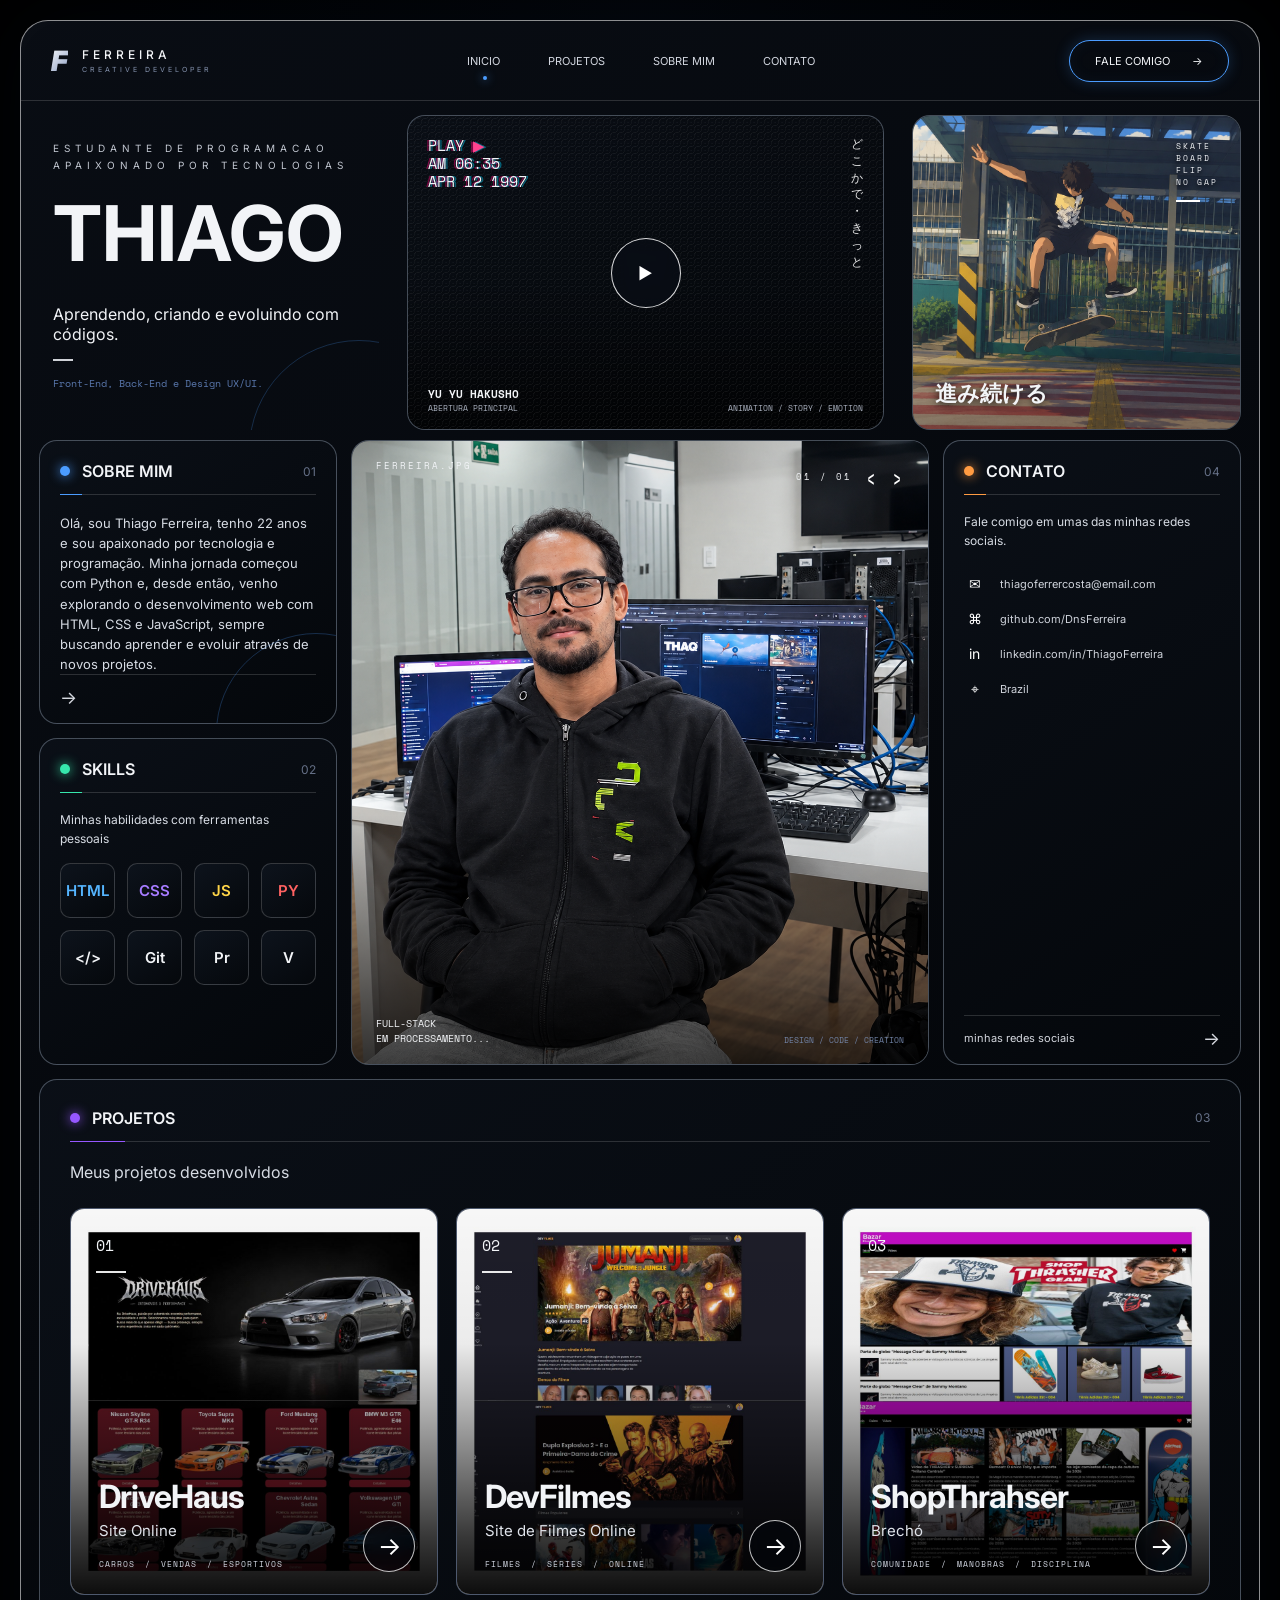
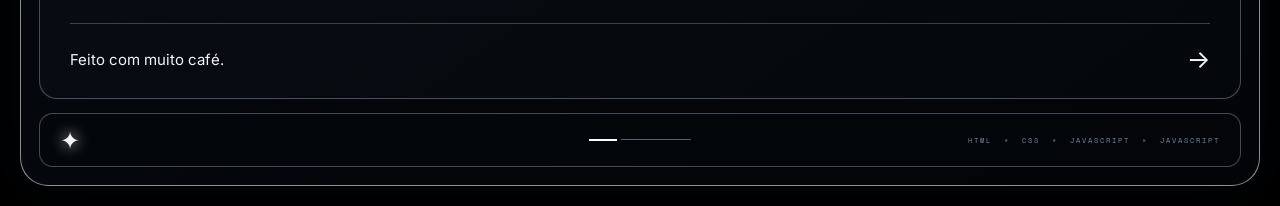
==== commit ad1196c5: "oi" ====
--- a/Port/index.html
+++ b/Port/index.html
@@ -711,7 +711,6 @@
               <span>
                 COMUNIDADE
               </span>
-f
               <span>/</span>
 
               <span>
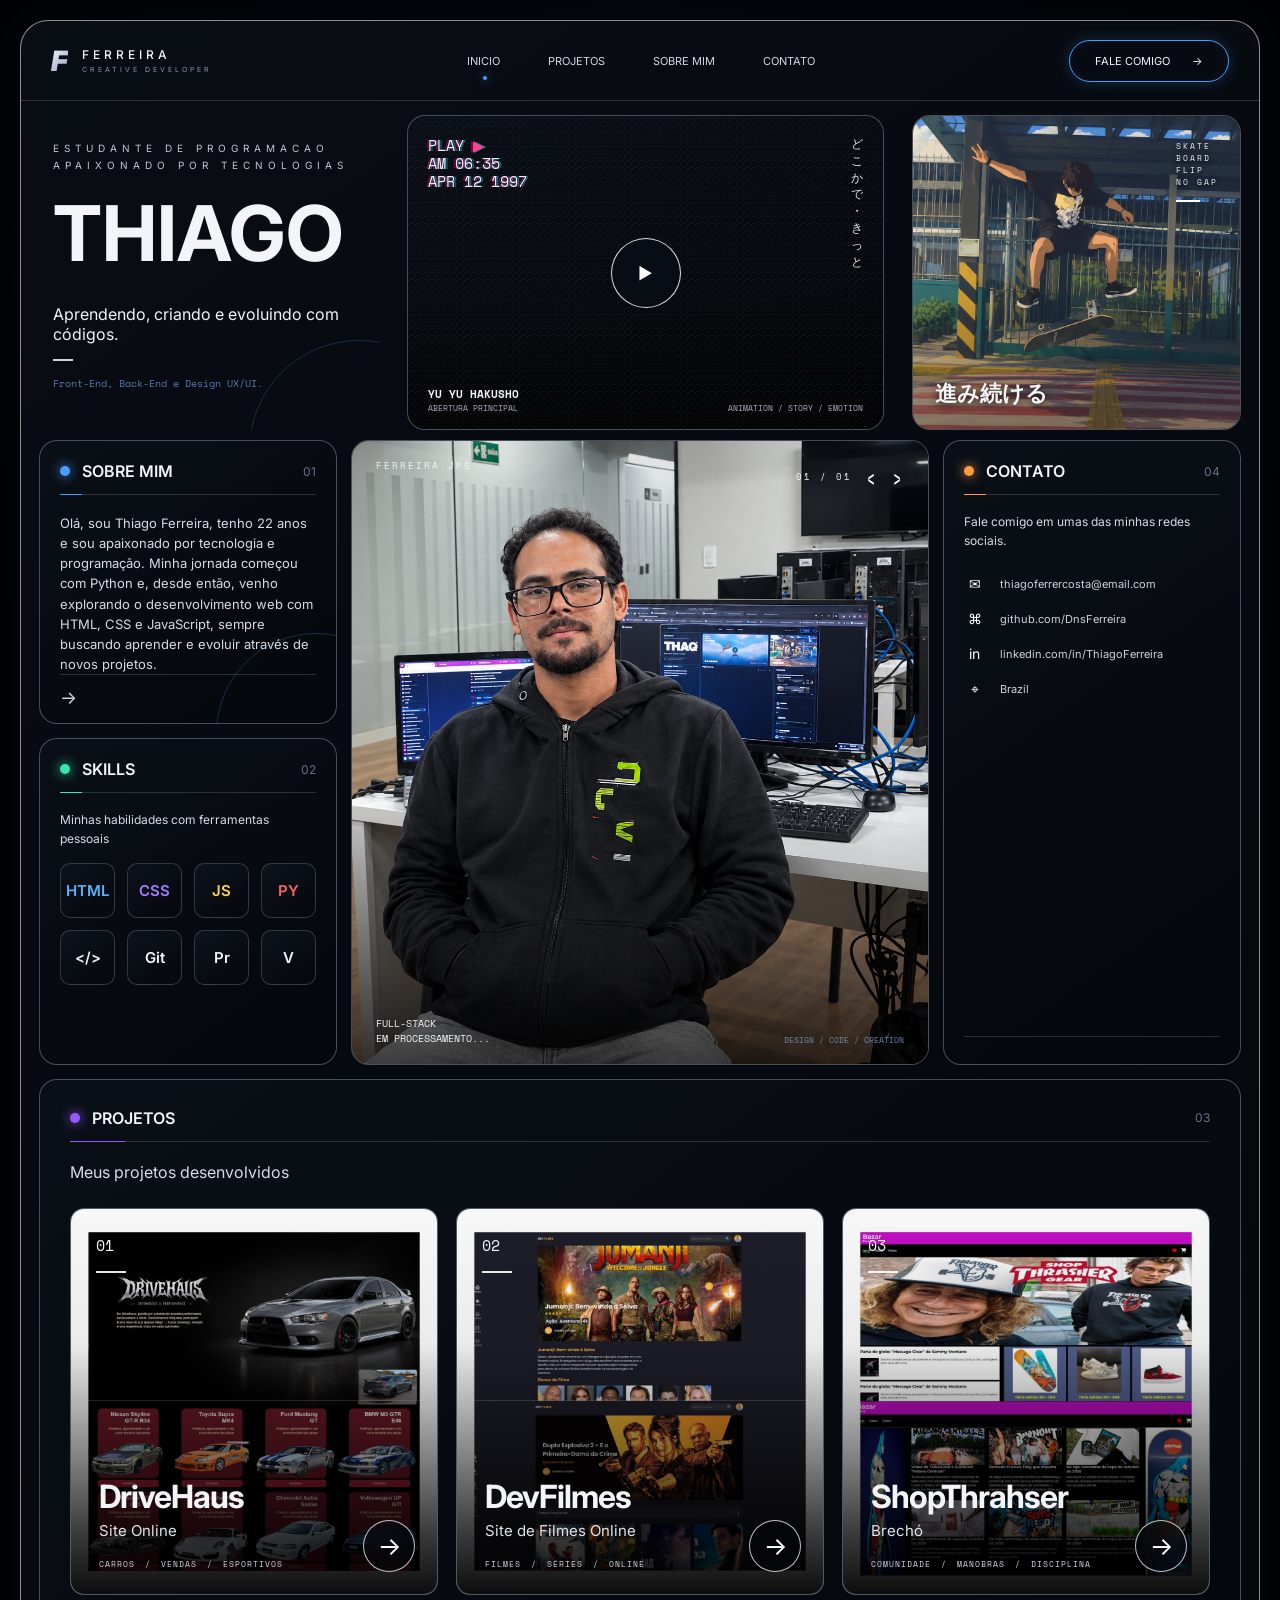
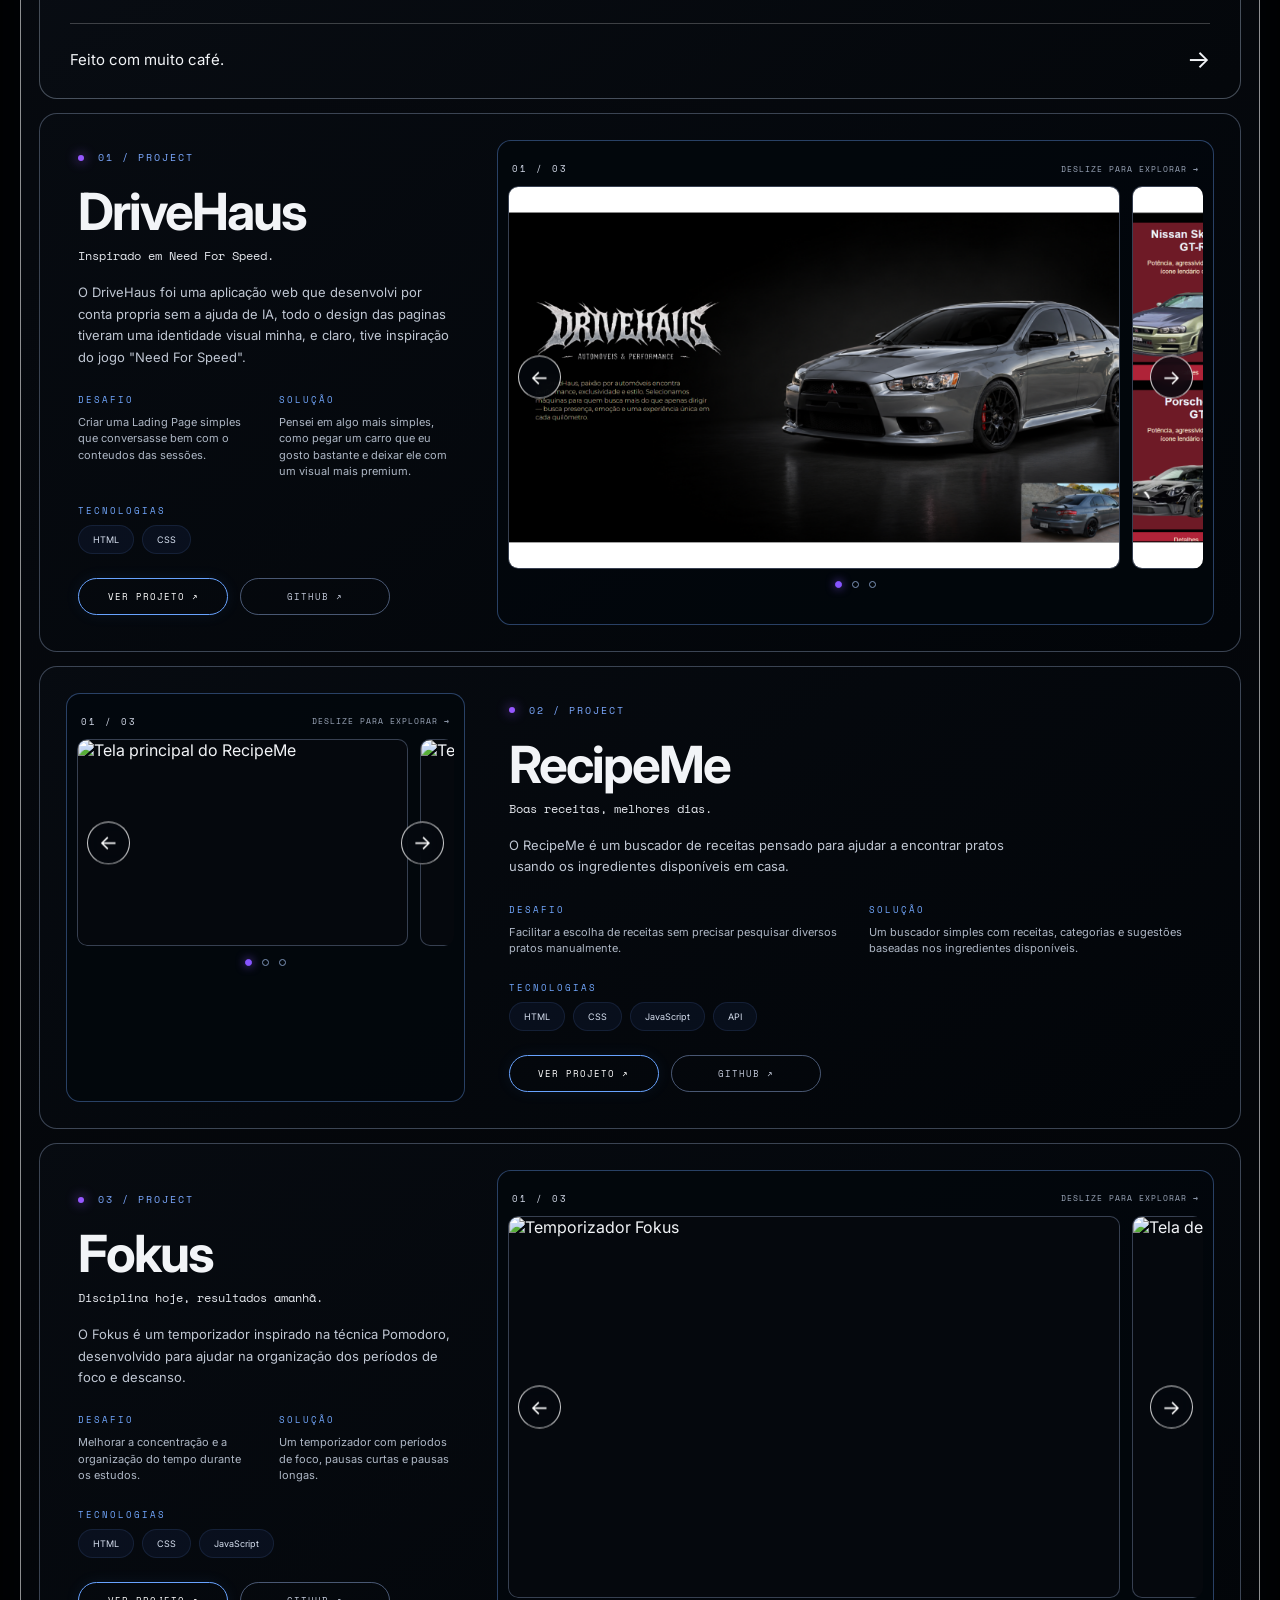
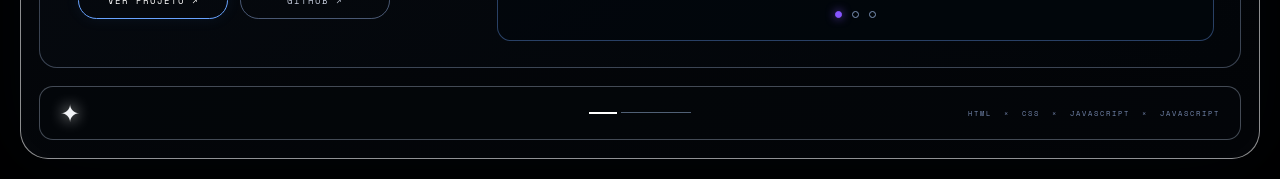
==== commit 98fc6da9: "Oo" ====
--- a/Port/index.html
+++ b/Port/index.html
@@ -490,11 +490,7 @@
           class="card-link"
         >
 
-         minhas redes sociais
-
-          <span>
-            →
-          </span>
+        
 
         </a>
 
@@ -595,7 +591,7 @@
 
 
           <a
-            href="#"
+            href="#projeto-ecoguia" class="project-arrow"
             class="project-arrow"
             aria-label="Ver projeto EcoGuia"
           >
@@ -756,6 +752,437 @@
     </section>
 
 
+    <section class="project-details">
+
+  <article class="project-detail" id="projeto-ecoguia">
+
+    <div class="project-detail-info">
+
+      <div class="detail-label">
+        <span class="detail-dot"></span>
+        <span>01 / PROJECT</span>
+      </div>
+
+      <h2>DriveHaus</h2>
+
+      <p class="detail-subtitle">
+        Inspirado em Need For Speed.
+      </p>
+
+      <p class="detail-description">
+        O DriveHaus foi uma aplicação web que desenvolvi por conta propria sem a ajuda de IA, todo o design das paginas tiveram uma identidade visual minha, e claro, tive inspiração do jogo "Need For Speed".
+      </p>
+
+      <div class="detail-info-grid">
+
+        <div>
+          <span class="detail-small-title">DESAFIO</span>
+
+          <p>
+            Criar uma Lading Page simples que conversasse bem com o conteudos das sessões.
+          </p>
+        </div>
+
+        <div>
+          <span class="detail-small-title">SOLUÇÃO</span>
+
+          <p>
+            Pensei em algo mais simples, como pegar um carro que eu gosto bastante e deixar ele com um visual mais premium.
+          </p>
+        </div>
+
+      </div>
+
+      <div class="detail-tech">
+
+        <span class="detail-small-title">
+          TECNOLOGIAS
+        </span>
+
+        <div class="tech-list">
+          <span>HTML</span>
+          <span>CSS</span>
+          
+        </div>
+
+      </div>
+
+      <div class="detail-buttons">
+
+        <a href="" class="detail-button primary">
+          VER PROJETO ↗
+        </a>
+
+        <a href="#" class="detail-button">
+          GITHUB ↗
+        </a>
+
+      </div>
+
+    </div>
+
+
+    <div class="project-gallery">
+
+      <div class="gallery-header">
+
+        <span class="gallery-counter">
+          01 / 03
+        </span>
+
+        <span class="gallery-hint">
+          DESLIZE PARA EXPLORAR →
+        </span>
+
+      </div>
+
+      <div class="gallery-wrapper">
+
+        <button
+          class="gallery-arrow gallery-prev"
+          type="button"
+          aria-label="Imagem anterior"
+        >
+          ←
+        </button>
+
+        <div class="gallery-track">
+
+          <div class="gallery-slide">
+            <img
+              src="img/video/DriveHaus1.png"
+              alt="Tela principal do EcoGuia"
+            >
+          </div>
+
+          <div class="gallery-slide">
+            <img
+              src="img/video/DriveHaus1 (3).png"
+              alt="Identificação de espécie no EcoGuia"
+            >
+          </div>
+
+          <div class="gallery-slide">
+            <img
+              src="img/video/DriveHaus1 (4).png"
+              alt="Exploração de espécies no EcoGuia"
+            >
+          </div>
+
+        </div>
+
+        <button
+          class="gallery-arrow gallery-next"
+          type="button"
+          aria-label="Próxima imagem"
+        >
+          →
+        </button>
+
+      </div>
+
+      <div class="gallery-dots">
+        <span class="gallery-dot active"></span>
+        <span class="gallery-dot"></span>
+        <span class="gallery-dot"></span>
+      </div>
+
+    </div>
+
+  </article>
+
+
+  <article class="project-detail reverse" id="projeto-recipeme">
+
+    <div class="project-detail-info">
+
+      <div class="detail-label">
+        <span class="detail-dot"></span>
+        <span>02 / PROJECT</span>
+      </div>
+
+      <h2>RecipeMe</h2>
+
+      <p class="detail-subtitle">
+        Boas receitas, melhores dias.
+      </p>
+
+      <p class="detail-description">
+        O RecipeMe é um buscador de receitas pensado para
+        ajudar a encontrar pratos usando os ingredientes
+        disponíveis em casa.
+      </p>
+
+      <div class="detail-info-grid">
+
+        <div>
+          <span class="detail-small-title">
+            DESAFIO
+          </span>
+
+          <p>
+            Facilitar a escolha de receitas sem precisar
+            pesquisar diversos pratos manualmente.
+          </p>
+        </div>
+
+        <div>
+          <span class="detail-small-title">
+            SOLUÇÃO
+          </span>
+
+          <p>
+            Um buscador simples com receitas, categorias
+            e sugestões baseadas nos ingredientes disponíveis.
+          </p>
+        </div>
+
+      </div>
+
+      <div class="detail-tech">
+
+        <span class="detail-small-title">
+          TECNOLOGIAS
+        </span>
+
+        <div class="tech-list">
+          <span>HTML</span>
+          <span>CSS</span>
+          <span>JavaScript</span>
+          <span>API</span>
+        </div>
+
+      </div>
+
+      <div class="detail-buttons">
+
+        <a href="#" class="detail-button primary">
+          VER PROJETO ↗
+        </a>
+
+        <a href="#" class="detail-button">
+          GITHUB ↗
+        </a>
+
+      </div>
+
+    </div>
+
+
+    <div class="project-gallery">
+
+      <div class="gallery-header">
+
+        <span class="gallery-counter">
+          01 / 03
+        </span>
+
+        <span class="gallery-hint">
+          DESLIZE PARA EXPLORAR →
+        </span>
+
+      </div>
+
+      <div class="gallery-wrapper">
+
+        <button
+          class="gallery-arrow gallery-prev"
+          type="button"
+        >
+          ←
+        </button>
+
+        <div class="gallery-track">
+
+          <div class="gallery-slide">
+            <img
+              src="assets/recipeme-1.jpg"
+              alt="Tela principal do RecipeMe"
+            >
+          </div>
+
+          <div class="gallery-slide">
+            <img
+              src="assets/recipeme-2.jpg"
+              alt="Tela de receita do RecipeMe"
+            >
+          </div>
+
+          <div class="gallery-slide">
+            <img
+              src="assets/recipeme-3.jpg"
+              alt="Busca do RecipeMe"
+            >
+          </div>
+
+        </div>
+
+        <button
+          class="gallery-arrow gallery-next"
+          type="button"
+        >
+          →
+        </button>
+
+      </div>
+
+      <div class="gallery-dots">
+        <span class="gallery-dot active"></span>
+        <span class="gallery-dot"></span>
+        <span class="gallery-dot"></span>
+      </div>
+
+    </div>
+
+  </article>
+
+
+  <article class="project-detail" id="projeto-fokus">
+
+    <div class="project-detail-info">
+
+      <div class="detail-label">
+        <span class="detail-dot"></span>
+        <span>03 / PROJECT</span>
+      </div>
+
+      <h2>Fokus</h2>
+
+      <p class="detail-subtitle">
+        Disciplina hoje, resultados amanhã.
+      </p>
+
+      <p class="detail-description">
+        O Fokus é um temporizador inspirado na técnica
+        Pomodoro, desenvolvido para ajudar na organização
+        dos períodos de foco e descanso.
+      </p>
+
+      <div class="detail-info-grid">
+
+        <div>
+          <span class="detail-small-title">
+            DESAFIO
+          </span>
+
+          <p>
+            Melhorar a concentração e a organização
+            do tempo durante os estudos.
+          </p>
+        </div>
+
+        <div>
+          <span class="detail-small-title">
+            SOLUÇÃO
+          </span>
+
+          <p>
+            Um temporizador com períodos de foco,
+            pausas curtas e pausas longas.
+          </p>
+        </div>
+
+      </div>
+
+      <div class="detail-tech">
+
+        <span class="detail-small-title">
+          TECNOLOGIAS
+        </span>
+
+        <div class="tech-list">
+          <span>HTML</span>
+          <span>CSS</span>
+          <span>JavaScript</span>
+        </div>
+
+      </div>
+
+      <div class="detail-buttons">
+
+        <a href="#" class="detail-button primary">
+          VER PROJETO ↗
+        </a>
+
+        <a href="#" class="detail-button">
+          GITHUB ↗
+        </a>
+
+      </div>
+
+    </div>
+
+
+    <div class="project-gallery">
+
+      <div class="gallery-header">
+
+        <span class="gallery-counter">
+          01 / 03
+        </span>
+
+        <span class="gallery-hint">
+          DESLIZE PARA EXPLORAR →
+        </span>
+
+      </div>
+
+      <div class="gallery-wrapper">
+
+        <button
+          class="gallery-arrow gallery-prev"
+          type="button"
+        >
+          ←
+        </button>
+
+        <div class="gallery-track">
+
+          <div class="gallery-slide">
+            <img
+              src="assets/fokus-1.jpg"
+              alt="Temporizador Fokus"
+            >
+          </div>
+
+          <div class="gallery-slide">
+            <img
+              src="assets/fokus-2.jpg"
+              alt="Tela de estatísticas do Fokus"
+            >
+          </div>
+
+          <div class="gallery-slide">
+            <img
+              src="assets/fokus-3.jpg"
+              alt="Detalhes do Fokus"
+            >
+          </div>
+
+        </div>
+
+        <button
+          class="gallery-arrow gallery-next"
+          type="button"
+        >
+          →
+        </button>
+
+      </div>
+
+      <div class="gallery-dots">
+        <span class="gallery-dot active"></span>
+        <span class="gallery-dot"></span>
+        <span class="gallery-dot"></span>
+      </div>
+
+    </div>
+
+  </article>
+
+</section>
+
+
     <footer class="footer">
 
       <div class="footer-left">
--- a/Port/style.css
+++ b/Port/style.css
@@ -2122,4 +2122,559 @@
       0.01ms !important;
   }
 
+}
+
+.project-details {
+  margin: 0 18px 18px;
+  display: flex;
+  flex-direction: column;
+  gap: 14px;
+}
+
+.project-detail {
+  display: grid;
+  grid-template-columns:
+    minmax(300px, 0.75fr)
+    minmax(500px, 1.35fr);
+
+  gap: 32px;
+
+  padding: 26px;
+
+  border: 1px solid rgba(160, 180, 215, 0.35);
+  border-radius: 18px;
+
+  background:
+    linear-gradient(
+      145deg,
+      rgba(7, 11, 17, 0.98),
+      rgba(2, 5, 9, 0.98)
+    );
+
+  overflow: hidden;
+}
+
+.project-detail.reverse
+.project-detail-info {
+  order: 2;
+}
+
+.project-detail.reverse
+.project-gallery {
+  order: 1;
+}
+
+.project-detail-info {
+  min-width: 0;
+
+  display: flex;
+  flex-direction: column;
+
+  justify-content: center;
+
+  padding:
+    10px
+    10px
+    10px
+    12px;
+}
+
+.detail-label {
+  display: flex;
+
+  align-items: center;
+
+  gap: 14px;
+
+  margin-bottom: 15px;
+
+  color: #7ca9ff;
+
+  font-family:
+    "Space Mono",
+    monospace;
+
+  font-size: 10px;
+
+  letter-spacing: 2px;
+}
+
+.detail-dot {
+  width: 6px;
+  height: 6px;
+
+  border-radius: 50%;
+
+  background: #9657ff;
+
+  box-shadow:
+    0 0 12px
+    #9657ff;
+}
+
+.project-detail-info h2 {
+  margin-bottom: 5px;
+
+  font-size:
+    clamp(
+      32px,
+      4vw,
+      55px
+    );
+
+  letter-spacing: -2px;
+}
+
+.detail-subtitle {
+  margin-bottom: 18px;
+
+  color: #e4e7ed;
+
+  font-family:
+    "Space Mono",
+    monospace;
+
+  font-size: 12px;
+}
+
+.detail-description {
+  max-width: 520px;
+
+  margin-bottom: 25px;
+
+  color: #bfc6d2;
+
+  font-size: 13px;
+
+  line-height: 1.65;
+}
+
+.detail-info-grid {
+  display: grid;
+
+  grid-template-columns:
+    repeat(2, minmax(0, 1fr));
+
+  gap: 25px;
+
+  margin-bottom: 24px;
+}
+
+.detail-info-grid div {
+  min-width: 0;
+}
+
+.detail-small-title {
+  display: block;
+
+  margin-bottom: 8px;
+
+  color: #72a8ff;
+
+  font-family:
+    "Space Mono",
+    monospace;
+
+  font-size: 9px;
+
+  letter-spacing: 2px;
+}
+
+.detail-info-grid p {
+  color: #aeb7c5;
+
+  font-size: 11px;
+
+  line-height: 1.5;
+}
+
+.detail-tech {
+  margin-bottom: 24px;
+}
+
+.tech-list {
+  display: flex;
+
+  flex-wrap: wrap;
+
+  gap: 8px;
+}
+
+.tech-list span {
+  padding:
+    8px
+    14px;
+
+  border:
+    1px solid
+    rgba(95, 130, 210, 0.15);
+
+  border-radius: 20px;
+
+  background:
+    rgba(40, 68, 130, 0.14);
+
+  color: #d6dfef;
+
+  font-size: 9px;
+}
+
+.detail-buttons {
+  display: flex;
+
+  flex-wrap: wrap;
+
+  gap: 12px;
+}
+
+.detail-button {
+  min-width: 150px;
+
+  padding:
+    11px
+    19px;
+
+  display: inline-flex;
+
+  justify-content: center;
+
+  border:
+    1px solid
+    rgba(142, 167, 218, 0.5);
+
+  border-radius: 25px;
+
+  color: #c3cada;
+
+  font-family:
+    "Space Mono",
+    monospace;
+
+  font-size: 9px;
+
+  letter-spacing: 1px;
+
+  transition:
+    background 0.25s ease,
+    color 0.25s ease,
+    border-color 0.25s ease;
+}
+
+.detail-button.primary {
+  border-color: #68a3ff;
+
+  color: white;
+
+  box-shadow:
+    0 0 15px
+    rgba(75, 156, 255, 0.08);
+}
+
+.detail-button:hover {
+  background: white;
+
+  border-color: white;
+
+  color: black;
+}
+
+
+/* GALERIA */
+
+.project-gallery {
+  min-width: 0;
+
+  padding: 10px;
+
+  border:
+    1px solid
+    rgba(90, 135, 210, 0.45);
+
+  border-radius: 14px;
+
+  background:
+    rgba(2, 7, 13, 0.75);
+}
+
+.gallery-header {
+  height: 35px;
+
+  display: flex;
+
+  align-items: center;
+  justify-content: space-between;
+
+  padding:
+    0
+    4px;
+
+  font-family:
+    "Space Mono",
+    monospace;
+}
+
+.gallery-counter {
+  font-size: 9px;
+
+  letter-spacing: 2px;
+
+  color: #d5dbea;
+}
+
+.gallery-hint {
+  color: #9da8bb;
+
+  font-size: 8px;
+
+  letter-spacing: 1px;
+}
+
+.gallery-wrapper {
+  position: relative;
+}
+
+.gallery-track {
+  display: flex;
+
+  gap: 12px;
+
+  overflow-x: auto;
+
+  scroll-snap-type:
+    x mandatory;
+
+  scroll-behavior:
+    smooth;
+
+  overscroll-behavior-inline:
+    contain;
+
+  scrollbar-width:
+    none;
+
+  border-radius: 10px;
+
+  cursor: grab;
+}
+
+.gallery-track:active {
+  cursor: grabbing;
+}
+
+.gallery-track::-webkit-scrollbar {
+  display: none;
+}
+
+.gallery-slide {
+  flex:
+    0
+    0
+    88%;
+
+  aspect-ratio:
+    16 / 10;
+
+  scroll-snap-align:
+    start;
+
+  overflow: hidden;
+
+  border:
+    1px solid
+    rgba(150, 170, 210, 0.35);
+
+  border-radius: 10px;
+
+  background: #05080d;
+}
+
+.gallery-slide img {
+  width: 100%;
+  height: 100%;
+
+  object-fit: cover;
+
+  transition:
+    transform
+    0.5s ease;
+}
+
+.gallery-slide:hover img {
+  transform:
+    scale(1.025);
+}
+
+.gallery-arrow {
+  position: absolute;
+
+  z-index: 5;
+
+  top: 50%;
+
+  width: 43px;
+  height: 43px;
+
+  display: flex;
+
+  align-items: center;
+  justify-content: center;
+
+  transform:
+    translateY(-50%);
+
+  border:
+    1px solid
+    rgba(255, 255, 255, 0.8);
+
+  border-radius: 50%;
+
+  background:
+    rgba(4, 8, 15, 0.78);
+
+  color: white;
+
+  font-size: 20px;
+
+  cursor: pointer;
+
+  backdrop-filter:
+    blur(8px);
+
+  transition:
+    background 0.25s ease,
+    color 0.25s ease,
+    transform 0.25s ease;
+}
+
+.gallery-arrow:hover {
+  background: white;
+
+  color: black;
+
+  transform:
+    translateY(-50%)
+    scale(1.07);
+}
+
+.gallery-prev {
+  left: 10px;
+}
+
+.gallery-next {
+  right: 10px;
+}
+
+.gallery-dots {
+  min-height: 32px;
+
+  display: flex;
+
+  align-items: center;
+  justify-content: center;
+
+  gap: 10px;
+}
+
+.gallery-dot {
+  width: 7px;
+  height: 7px;
+
+  border:
+    1px solid
+    #7d94b9;
+
+  border-radius: 50%;
+
+  transition:
+    0.25s ease;
+}
+
+.gallery-dot.active {
+  background: #8755ff;
+
+  border-color: #8755ff;
+
+  box-shadow:
+    0 0 10px
+    rgba(135, 85, 255, 0.8);
+}
+
+
+/* TABLET */
+
+@media (max-width: 1050px) {
+
+  .project-detail {
+    grid-template-columns:
+      1fr;
+
+    gap: 20px;
+  }
+
+  .project-detail.reverse
+  .project-detail-info,
+  .project-detail.reverse
+  .project-gallery {
+    order: initial;
+  }
+
+  .project-detail-info {
+    padding: 10px;
+  }
+
+}
+
+
+/* CELULAR */
+
+@media (max-width: 650px) {
+
+  .project-details {
+    margin:
+      0
+      10px
+      10px;
+  }
+
+  .project-detail {
+    padding: 17px;
+
+    border-radius: 15px;
+  }
+
+  .project-detail-info h2 {
+    font-size: 34px;
+  }
+
+  .detail-info-grid {
+    grid-template-columns:
+      1fr;
+
+    gap: 18px;
+  }
+
+  .detail-buttons {
+    flex-direction: column;
+  }
+
+  .detail-button {
+    width: 100%;
+  }
+
+  .gallery-slide {
+    flex-basis: 90%;
+
+    aspect-ratio:
+      4 / 3;
+  }
+
+  .gallery-hint {
+    display: none;
+  }
+
+  .gallery-arrow {
+    width: 40px;
+    height: 40px;
+  }
+
 }
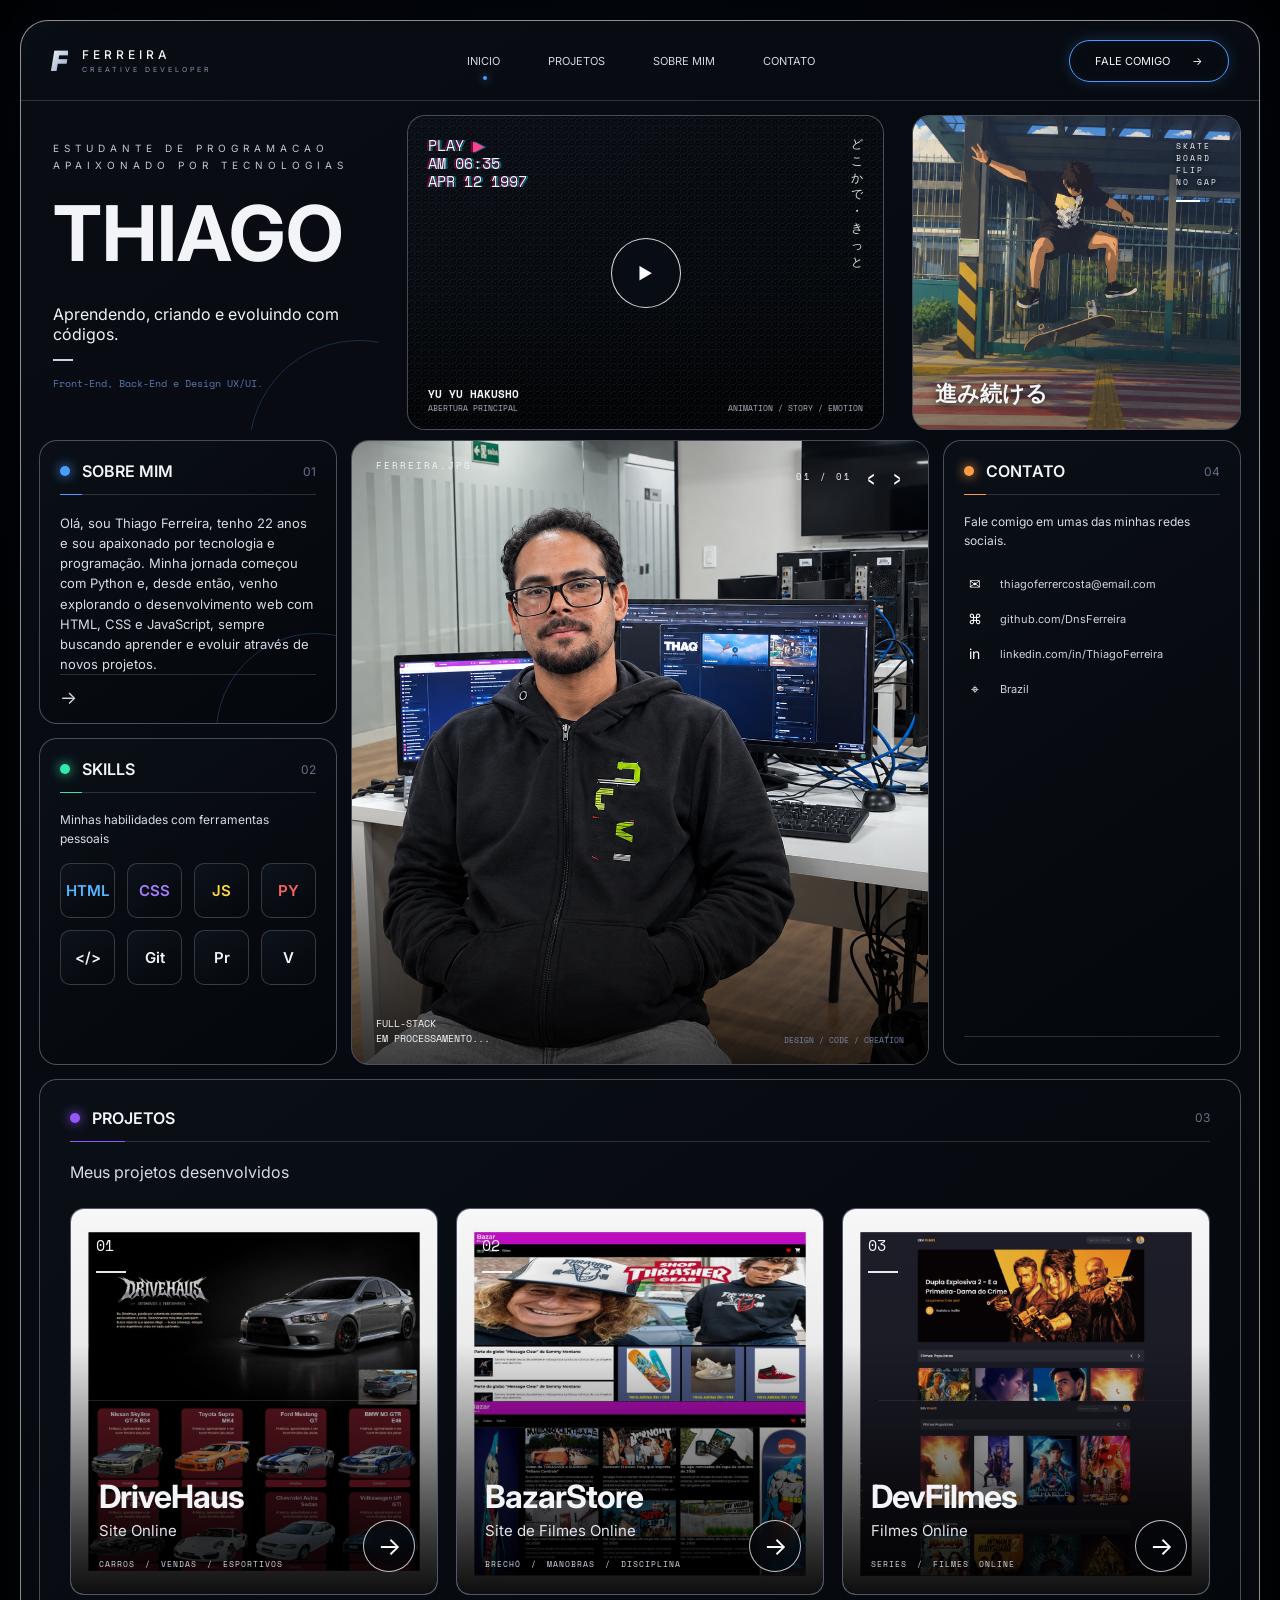
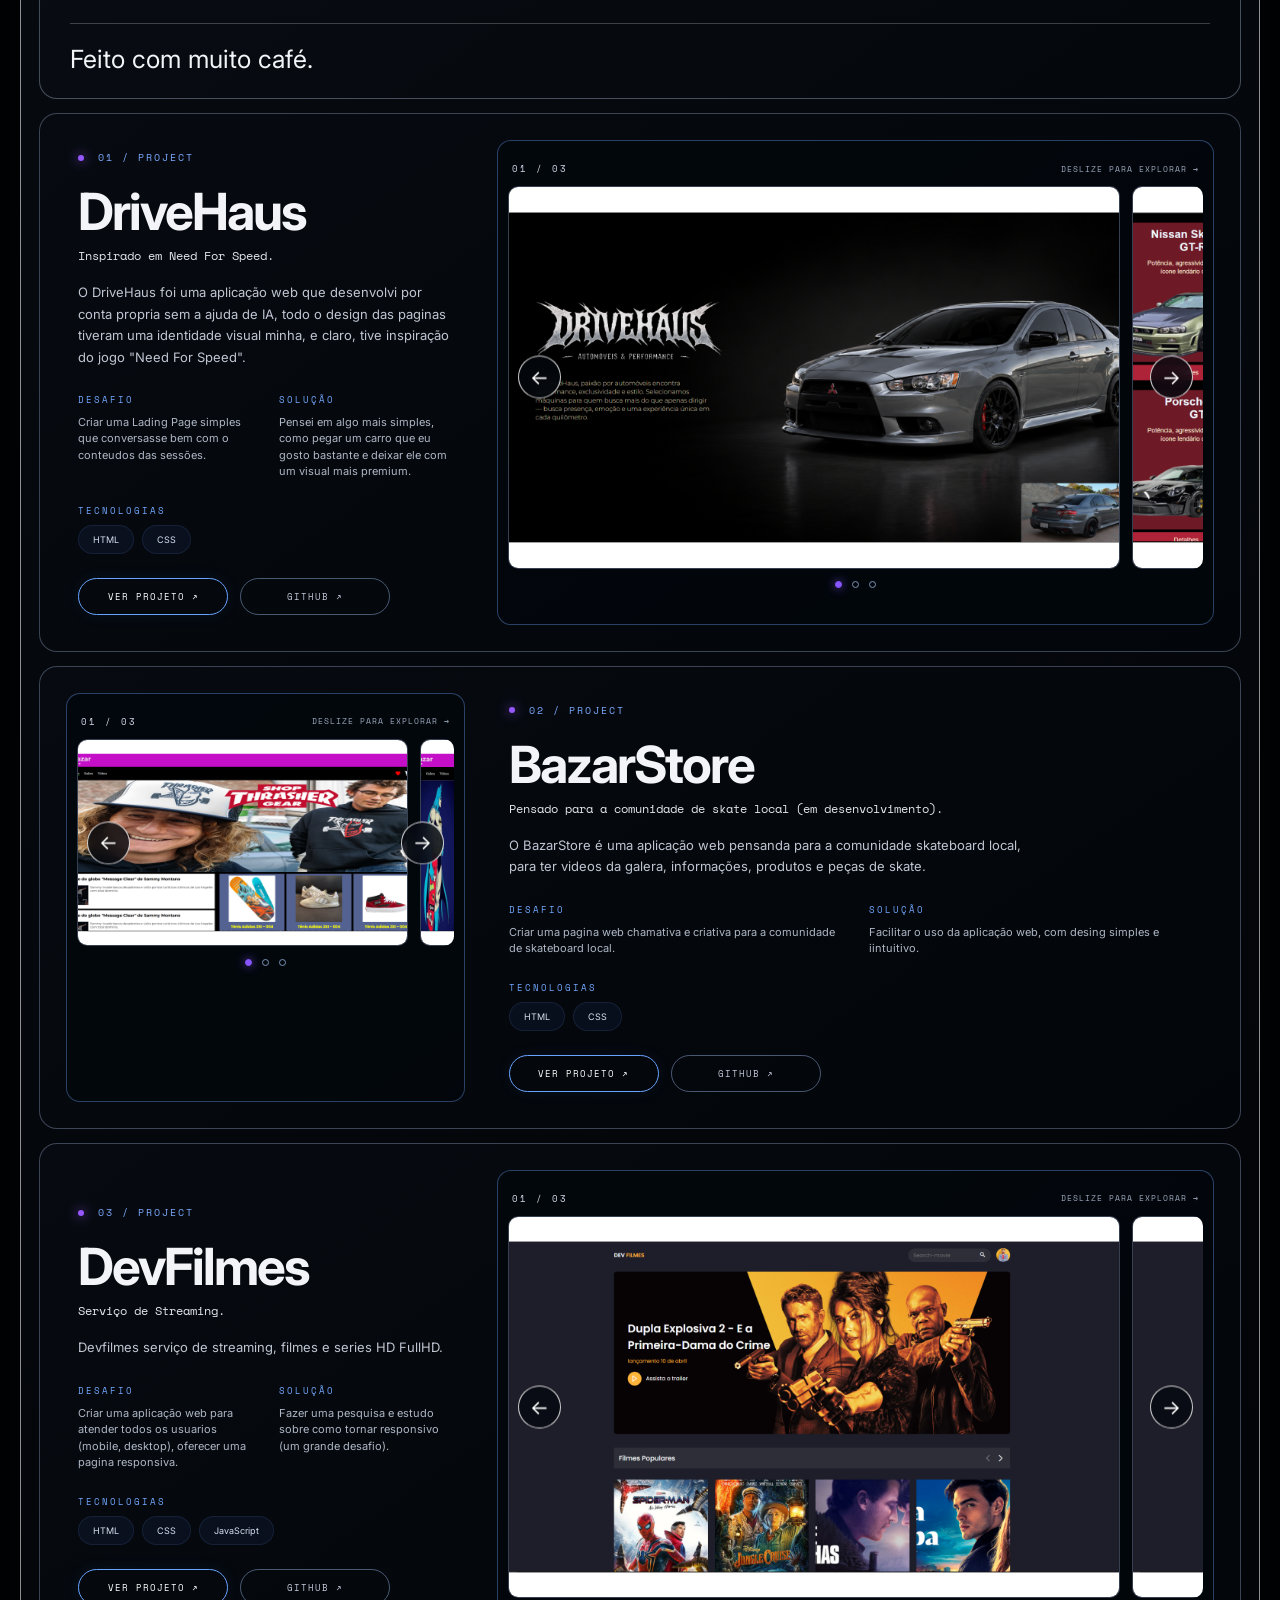
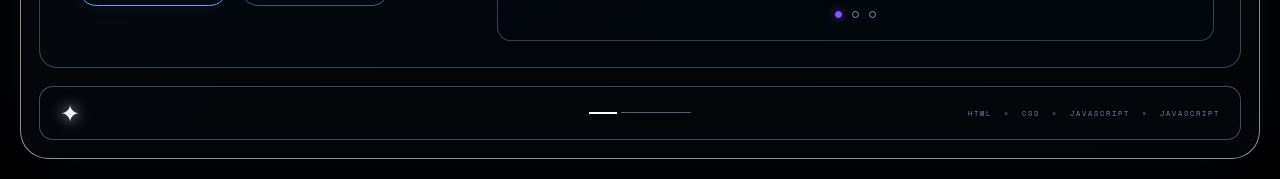
==== commit 9dceee8b: "oo" ====
--- a/Port/index.html
+++ b/Port/index.html
@@ -604,7 +604,7 @@
         <article class="project-card">
 
           <img
-            src="img/video/Design sem nome (5).jpg"
+            src="img/video/Design sem nome (6).jpg"
             alt="Projeto 2"
           >
 
@@ -628,7 +628,7 @@
           <div class="project-content">
 
             <h3>
-              DevFilmes
+              BazarStore
             </h3>
 
             <p>
@@ -638,19 +638,19 @@
             <div class="project-tags">
 
               <span>
-                FILMES
+                BRECHÓ
               </span>
 
               <span>/</span>
 
               <span>
-                SÉRIES
+                MANOBRAS
               </span>
 
               <span>/</span>
 
               <span>
-                ONLINE
+                DISCIPLINA
               </span>
 
             </div>
@@ -659,7 +659,7 @@
 
 
           <a
-            href="#"
+            href="#projeto-recipeme"
             class="project-arrow"
             aria-label="Ver projeto RecipeMe"
           >
@@ -672,7 +672,7 @@
         <article class="project-card">
 
           <img
-            src="img/video/Design sem nome (6).jpg"
+            src="img/video/Design sem nome (6).png"
             alt="Projeto 3"
           >
 
@@ -695,28 +695,28 @@
           <div class="project-content">
 
             <h3>
-            ShopThrahser
+            DevFilmes
             </h3>
 
             <p>
-              Brechó
+              Filmes Online
             </p>
 
             <div class="project-tags">
 
               <span>
-                COMUNIDADE
+                SERIES
               </span>
               <span>/</span>
 
               <span>
-                MANOBRAS
+                FILMES
               </span>
-
-              <span>/</span>
+                ONLINE
+              <span></span>
 
               <span>
-                DISCIPLINA
+                
               </span>
 
             </div>
@@ -725,7 +725,7 @@
 
 
           <a
-            href="#"
+            href="#projeto-fokus"
             class="project-arrow"
             aria-label="Ver projeto Fokus"
           >
@@ -737,15 +737,13 @@
       </div>
 
 
-      <a href="#" class="view-projects">
+      <a href="" class="view-projects">
 
         <span>
           Feito com muito café.
         </span>
 
-        <span>
-          →
-        </span>
+       
 
       </a>
 
@@ -809,11 +807,11 @@
 
       <div class="detail-buttons">
 
-        <a href="" class="detail-button primary">
+        <a href="https://carros-ten-ecru.vercel.app/" class="detail-button primary">
           VER PROJETO ↗
         </a>
 
-        <a href="#" class="detail-button">
+        <a href="https://github.com/DnsFerreira/carros" class="detail-button">
           GITHUB ↗
         </a>
 
@@ -901,16 +899,14 @@
         <span>02 / PROJECT</span>
       </div>
 
-      <h2>RecipeMe</h2>
+      <h2>BazarStore</h2>
 
       <p class="detail-subtitle">
-        Boas receitas, melhores dias.
+        Pensado para a comunidade de skate local (em desenvolvimento).
       </p>
 
       <p class="detail-description">
-        O RecipeMe é um buscador de receitas pensado para
-        ajudar a encontrar pratos usando os ingredientes
-        disponíveis em casa.
+        O BazarStore é uma aplicação web pensanda para a comunidade skateboard local, para ter videos da galera, informações, produtos e peças de skate.
       </p>
 
       <div class="detail-info-grid">
@@ -921,8 +917,7 @@
           </span>
 
           <p>
-            Facilitar a escolha de receitas sem precisar
-            pesquisar diversos pratos manualmente.
+            Criar uma pagina web chamativa e criativa para a comunidade de skateboard local.
           </p>
         </div>
 
@@ -932,8 +927,7 @@
           </span>
 
           <p>
-            Um buscador simples com receitas, categorias
-            e sugestões baseadas nos ingredientes disponíveis.
+           Facilitar o uso da aplicação web, com desing simples e iintuitivo.
           </p>
         </div>
 
@@ -948,19 +942,18 @@
         <div class="tech-list">
           <span>HTML</span>
           <span>CSS</span>
-          <span>JavaScript</span>
-          <span>API</span>
+      
         </div>
 
       </div>
 
       <div class="detail-buttons">
 
-        <a href="#" class="detail-button primary">
+        <a href="https://chase2-oiil.vercel.app/" class="detail-button primary">
           VER PROJETO ↗
         </a>
 
-        <a href="#" class="detail-button">
+        <a href="https://github.com/DnsFerreira/bazarstore" class="detail-button">
           GITHUB ↗
         </a>
 
@@ -996,21 +989,21 @@
 
           <div class="gallery-slide">
             <img
-              src="assets/recipeme-1.jpg"
+              src="img/video/DriveHaus1 (5).png"
               alt="Tela principal do RecipeMe"
             >
           </div>
 
           <div class="gallery-slide">
             <img
-              src="assets/recipeme-2.jpg"
+              src="img/video/DriveHaus1 (6).png"
               alt="Tela de receita do RecipeMe"
             >
           </div>
 
           <div class="gallery-slide">
             <img
-              src="assets/recipeme-3.jpg"
+              src="img/video/DriveHaus1 (7).png"
               alt="Busca do RecipeMe"
             >
           </div>
@@ -1046,16 +1039,14 @@
         <span>03 / PROJECT</span>
       </div>
 
-      <h2>Fokus</h2>
+      <h2>DevFilmes</h2>
 
       <p class="detail-subtitle">
-        Disciplina hoje, resultados amanhã.
+        Serviço de Streaming.
       </p>
 
       <p class="detail-description">
-        O Fokus é um temporizador inspirado na técnica
-        Pomodoro, desenvolvido para ajudar na organização
-        dos períodos de foco e descanso.
+        Devfilmes serviço de streaming, filmes e series HD FullHD.
       </p>
 
       <div class="detail-info-grid">
@@ -1066,8 +1057,7 @@
           </span>
 
           <p>
-            Melhorar a concentração e a organização
-            do tempo durante os estudos.
+            Criar uma aplicação web para atender todos os usuarios (mobile, desktop), oferecer uma pagina responsiva.
           </p>
         </div>
 
@@ -1077,8 +1067,7 @@
           </span>
 
           <p>
-            Um temporizador com períodos de foco,
-            pausas curtas e pausas longas.
+            Fazer uma pesquisa e estudo sobre como tornar responsivo (um grande desafio).
           </p>
         </div>
 
@@ -1100,11 +1089,11 @@
 
       <div class="detail-buttons">
 
-        <a href="#" class="detail-button primary">
+        <a href="https://filmes-orpin.vercel.app/" class="detail-button primary">
           VER PROJETO ↗
         </a>
 
-        <a href="#" class="detail-button">
+        <a href="https://github.com/DnsFerreira/filmes" class="detail-button">
           GITHUB ↗
         </a>
 
@@ -1140,21 +1129,21 @@
 
           <div class="gallery-slide">
             <img
-              src="assets/fokus-1.jpg"
+              src="img/video/DriveHaus1 (8).png"
               alt="Temporizador Fokus"
             >
           </div>
 
           <div class="gallery-slide">
             <img
-              src="assets/fokus-2.jpg"
+              src="img/video/DriveHaus1 (9).png"
               alt="Tela de estatísticas do Fokus"
             >
           </div>
 
           <div class="gallery-slide">
             <img
-              src="assets/fokus-3.jpg"
+              src="img/video/DriveHaus1 (10).png"
               alt="Detalhes do Fokus"
             >
           </div>
